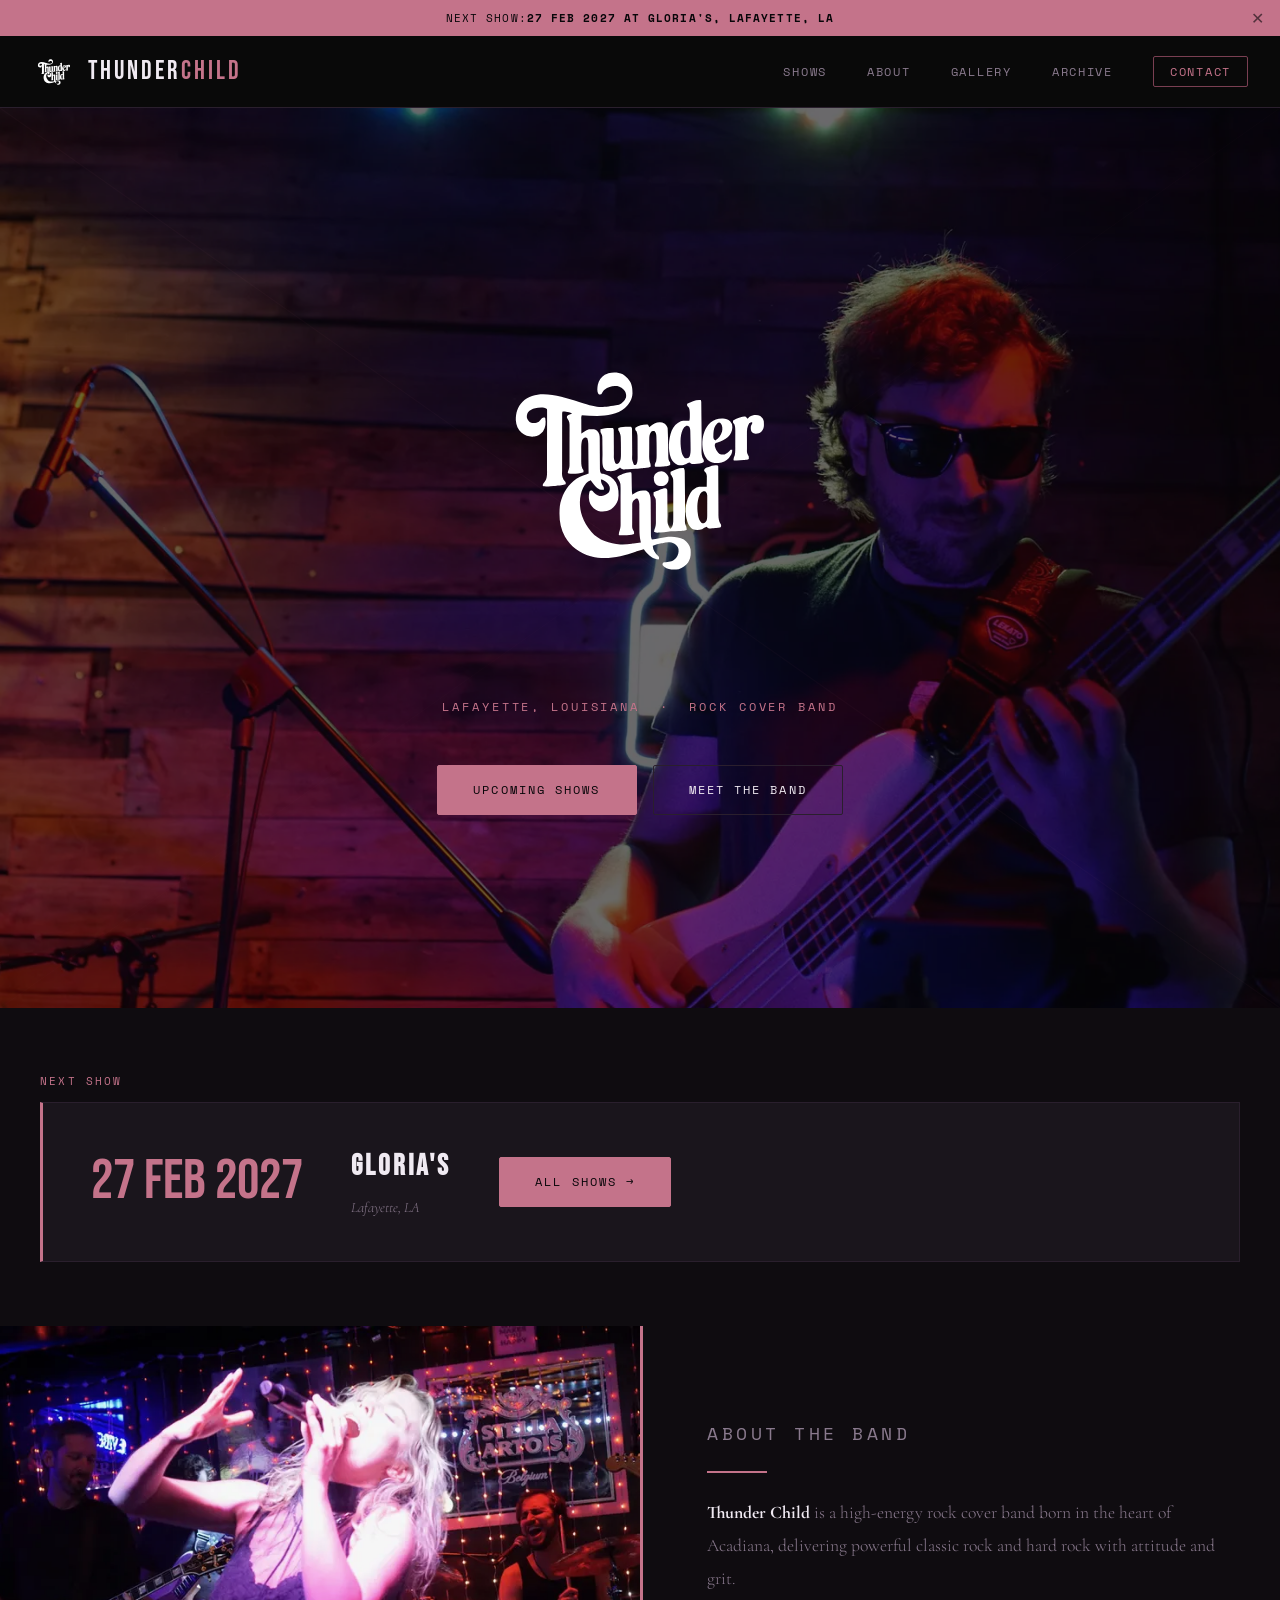
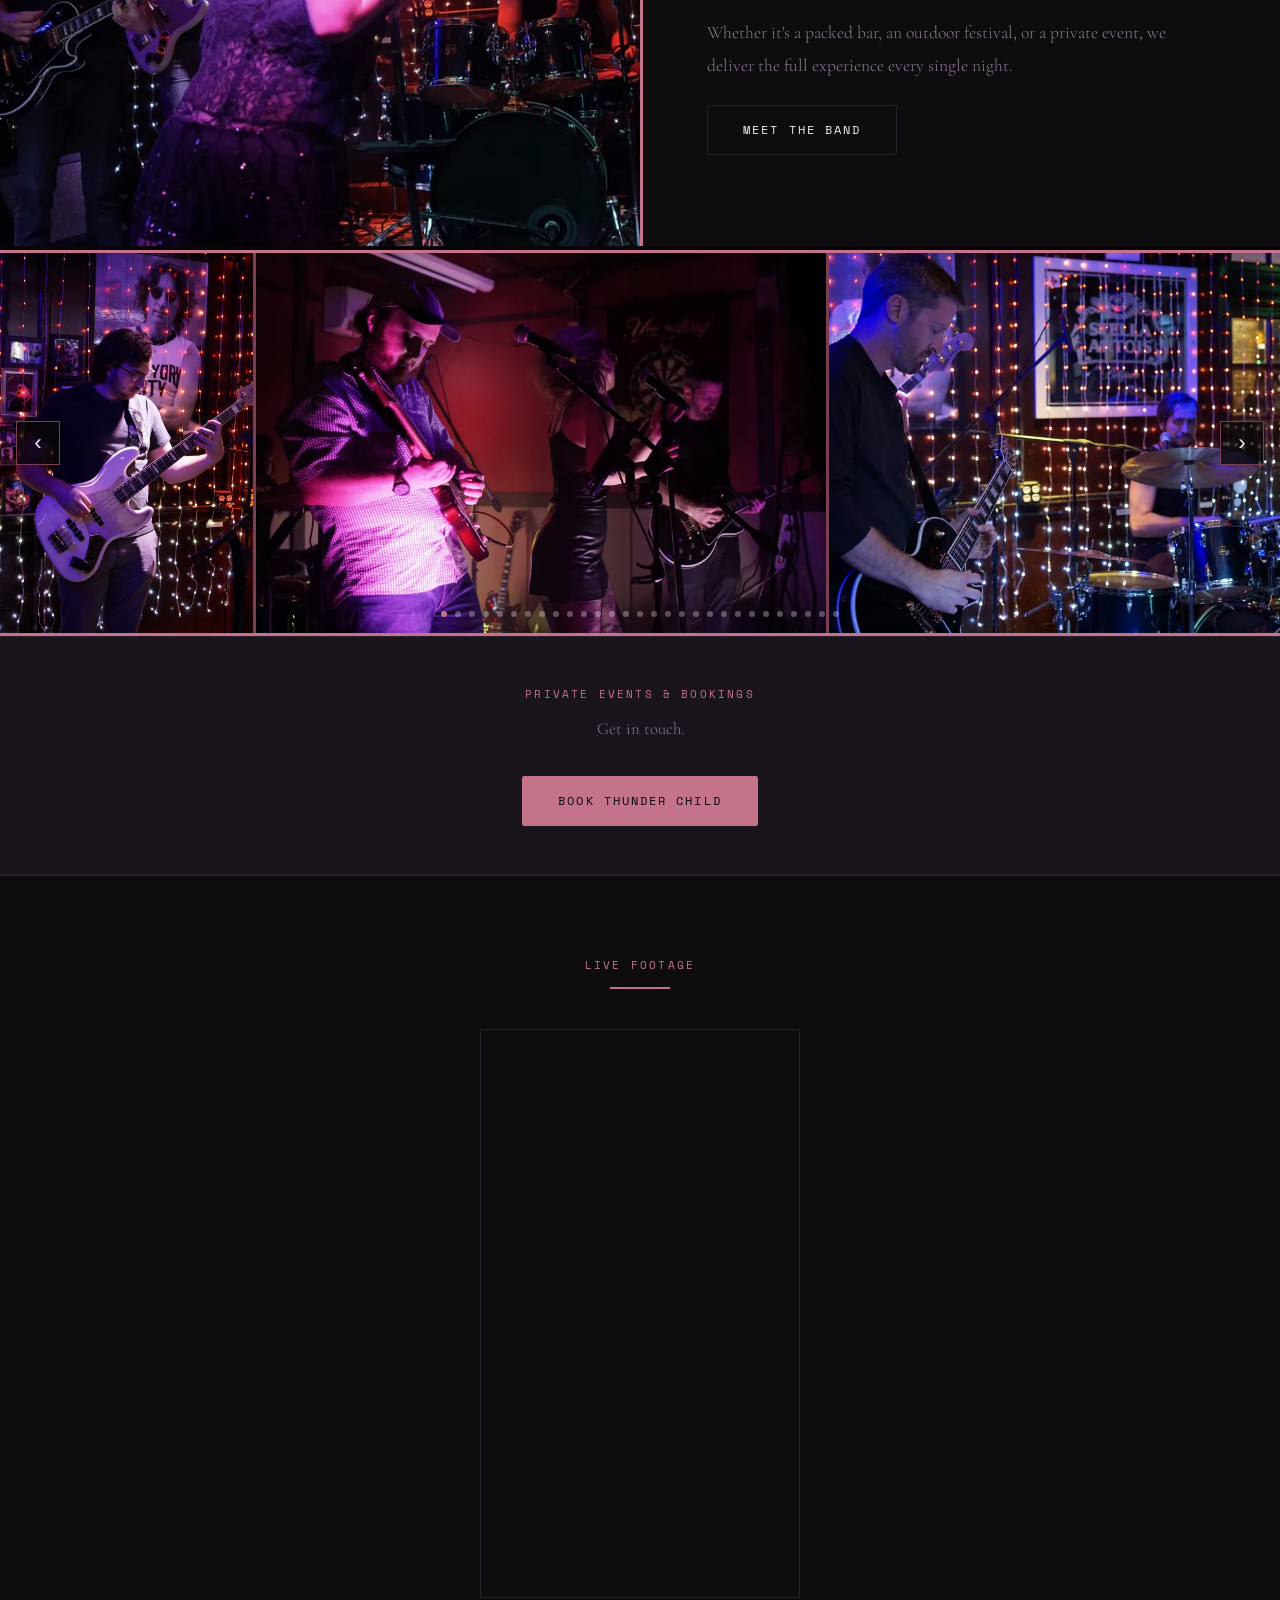
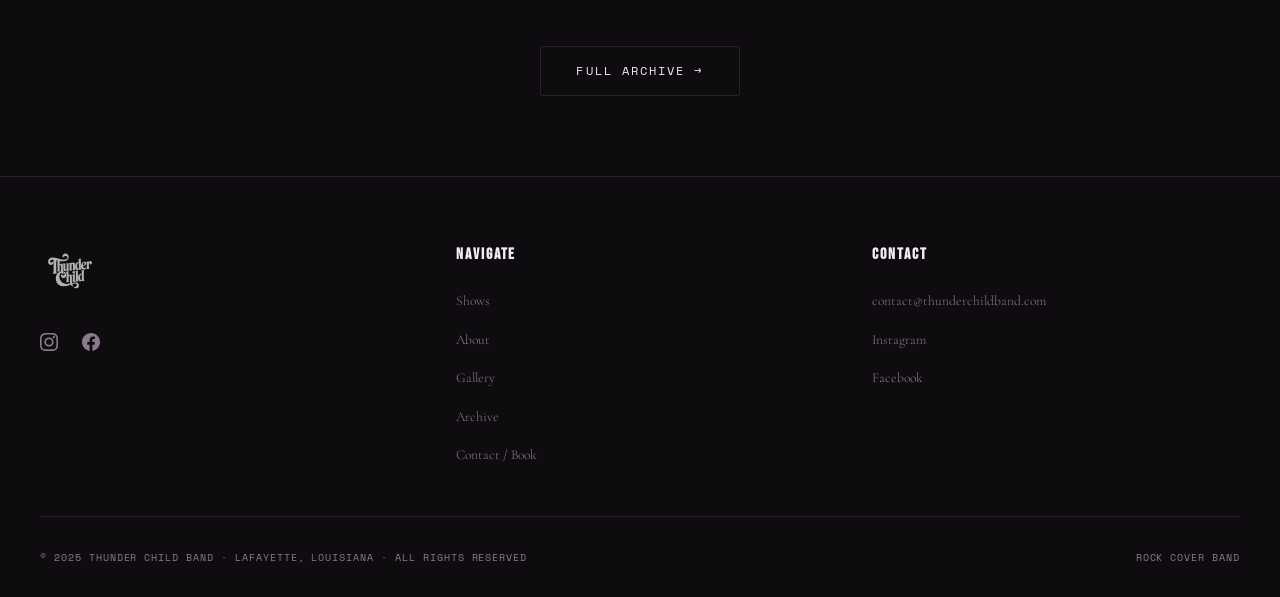
==== index.html @ 6ab078e0 "Remove 'optimized' from image source paths" ====
<!DOCTYPE html>
<html lang="en">
<head>
  <meta charset="UTF-8">
  <meta name="viewport" content="width=device-width, initial-scale=1.0">
  <title>Thunder Child — Rock Cover Band · Lafayette, LA</title>
  <meta name="description" content="Thunder Child is a high-energy rock cover band based in Lafayette, Louisiana.">
  <link rel="stylesheet" href="style.css">
  <style>
    body { padding-top: 0; }
    .hero { min-height: 100vh; }

    /* Photo carousel */
    .photo-carousel {
      position: relative;
      overflow: hidden;
      background: var(--black);
      margin-top: 4px;
      border-top: 3px solid var(--gold);
      border-bottom: 3px solid var(--gold);
    }
    .carousel-track {
      display: flex;
      align-items: center;
      transition: transform 0.7s cubic-bezier(0.25, 0.46, 0.45, 0.94);
      gap: 0;
    }
    .carousel-slide {
      border-right: 3px solid var(--gold-dk);
    }
    .carousel-slide:last-child {
      border-right: none;
    }
    .carousel-slide {
      flex-shrink: 0;
    }
    .carousel-slide img {
      height: 380px;
      width: auto;
      display: block;
      filter: grayscale(10%);
      transition: filter 0.4s ease;
    }
    .carousel-slide:hover img { filter: grayscale(0%); }
    .carousel-btn {
      position: absolute; top: 50%; transform: translateY(-50%);
      background: rgba(8,6,9,0.75); border: 1px solid var(--gold-dk);
      color: var(--white); font-size: 1.4rem;
      width: 44px; height: 44px;
      display: flex; align-items: center; justify-content: center;
      cursor: pointer; z-index: 10;
      transition: background var(--transition), border-color var(--transition);
    }
    .carousel-btn:hover { background: var(--gold); border-color: var(--gold); color: var(--black); }
    .carousel-prev { left: 1rem; }
    .carousel-next { right: 1rem; }
    .carousel-dots {
      position: absolute; bottom: 1rem; left: 50%; transform: translateX(-50%);
      display: flex; gap: 0.5rem; z-index: 10;
    }
    .carousel-dot {
      width: 6px; height: 6px; border-radius: 50%;
      background: rgba(255,255,255,0.3); border: none; cursor: pointer;
      transition: background var(--transition);
    }
    .carousel-dot.active { background: var(--gold); }

    /* About split */
    .photo-band {
      display: grid;
      grid-template-columns: 1fr 1fr;
      min-height: 520px;
    }
    .photo-band-img { overflow: hidden; }
    .photo-band-img img {
      width: 100%; height: 100%; object-fit: cover;
      filter: grayscale(15%);
      transition: transform 0.8s ease, filter 0.8s ease;
      display: block;
    }
    .photo-band-img:hover img { transform: scale(1.03); filter: grayscale(0%); }
    .photo-band-content {
      background: var(--deep);
      display: flex; flex-direction: column;
      justify-content: center;
      padding: 4rem;
      border-left: 3px solid var(--gold);
    }
    .photo-band-content p {
      font-size: 1.1rem; line-height: 1.85;
      color: var(--dim); margin-bottom: 1.4rem;
    }
    .photo-band-content p strong { color: var(--white); }

    /* Video — Short (9:16 portrait), centered like archive page */
    .home-video-wrap {
      width: 320px;
      aspect-ratio: 9 / 16;
      border: 1px solid var(--border);
      overflow: hidden;
      margin: 0 auto;
    }
    .home-video-wrap iframe {
      width: 100%; height: 100%; border: none; display: block;
    }

    /* Hero sub responsive: dot+inline on desktop, two lines on mobile */
    .hero-sub-br { display: none; }
    @media (max-width: 480px) {
      .hero-sub-sep { display: none; }
      .hero-sub-br { display: block; }
      .hero-sub { text-align: center; }
    }
    @media (max-width: 768px) {
      .photo-band { grid-template-columns: 1fr; }
      .photo-band-img { height: 320px; }
      .photo-band-content { padding: 2.5rem 1.5rem; border-left: none; border-top: 3px solid var(--gold); }
      .carousel-slide img { height: 240px; }
    }
  </style>
        <!-- Favicon -->
<link rel="icon" href="images/favicon/favicon.ico" type="image/x-icon">
<link rel="icon" href="images/favicon/favicon-32x32.png" type="image/png" sizes="32x32">
<link rel="apple-touch-icon" href="images/favicon/apple-touch-icon.png" sizes="180x180">
<!-- Optional: for Android/Chrome high-res -->
<link rel="icon" href="images/favicon/android-chrome-192x192.png" type="image/png" sizes="192x192">
</head>
<body>

  <div class="announcement-bar" id="announcement-bar"></div>

  <nav class="site-nav" role="navigation">
    <a href="index.html" class="nav-logo" aria-label="Thunder Child Home">
      <img src="images/tc-new.svg" alt="Thunder Child logo">
      <span class="nav-logo-text">THUNDER<span>CHILD</span></span>
    </a>
    <ul class="nav-links" role="list">
      <li><a href="shows.html">Shows</a></li>
      <li><a href="about.html">About</a></li>
      <li><a href="gallery.html">Gallery</a></li>
      <li><a href="archive.html">Archive</a></li>
      <li><a href="contact.html" class="cta-link">Contact</a></li>
    </ul>
    <button class="nav-toggle" id="nav-toggle" aria-label="Toggle menu" aria-expanded="false">
      <span></span><span></span><span></span>
    </button>
  </nav>

  <nav class="nav-mobile" id="nav-mobile" aria-label="Mobile navigation">
    <a href="shows.html">Shows</a>
    <a href="about.html">About</a>
    <a href="gallery.html">Gallery</a>
    <a href="archive.html">Archive</a>
    <a href="contact.html">Contact</a>
  </nav>

  <!-- HERO with Ken Burns slideshow -->
  <section class="hero" aria-label="Hero">
    <div class="hero-slideshow" id="hero-slideshow"></div>
    <div class="hero-overlay"></div>
    <svg style="position:absolute;inset:0;width:100%;height:100%;pointer-events:none;opacity:0.03;z-index:2" preserveAspectRatio="none" viewBox="0 0 1200 800" xmlns="http://www.w3.org/2000/svg">
      <line x1="0" y1="0" x2="1200" y2="800" stroke="#c4738a" stroke-width="1"/>
      <line x1="1200" y1="0" x2="0" y2="800" stroke="#c4738a" stroke-width="0.5"/>
    </svg>
    <div class="hero-logo-wrap">
      <img src="images/tc-new.svg" alt="Thunder Child" class="hero-logo">
      <p class="hero-sub" style="text-align:center;">Lafayette, Louisiana <span class="hero-sub-sep">&nbsp;·&nbsp;</span><br class="hero-sub-br"> Rock Cover Band</p>
    </div>
    <div class="hero-cta-row">
      <a href="shows.html" class="btn btn-gold">Upcoming Shows</a>
      <a href="about.html" class="btn btn-outline">Meet the Band</a>
    </div>
  </section>

  <!-- NEXT SHOW TEASER -->
  <section style="background:var(--deep); padding:4rem 2rem;">
    <div style="max-width:var(--max-w); margin:0 auto;">
      <p class="section-subtitle reveal">Next Show</p>
      <div class="next-show-teaser reveal" id="next-show-teaser">
        <div class="next-show-date" id="teaser-date">—</div>
        <div class="next-show-info">
          <h3 id="teaser-venue">Loading…</h3>
          <p id="teaser-location" style="color:var(--dim);font-style:italic;margin-top:0.2rem;"></p>
        </div>
        <a href="shows.html" class="btn btn-gold" style="flex-shrink:0;">All Shows →</a>
      </div>
    </div>
  </section>

  <!-- PHOTO + ABOUT split -->
  <div class="photo-band">
    <div class="photo-band-img reveal">
      <img src="images/DSC6445-900.webp" alt="Thunder Child live" loading="lazy">
    </div>
    <div class="photo-band-content reveal">
      <p class="section-subtitle">About the Band</p>
      <span class="section-line" style="margin-bottom:1.5rem;"></span>
      <p>
        <strong>Thunder Child</strong> is a high-energy rock cover band born in the heart of Acadiana, delivering powerful
        classic rock and hard rock with attitude and grit.
      </p>
      <p>
        Whether it's a packed bar, an outdoor festival, or a private event, we deliver the full
        experience every single night. 
      </p>
      <a href="about.html" class="btn btn-outline" style="align-self:flex-start;">Meet the Band</a>
    </div>
  </div>

  <!-- PHOTO CAROUSEL -->
  <div class="photo-carousel" id="photo-carousel">
    <div class="carousel-track" id="carousel-track"></div>
    <button class="carousel-btn carousel-prev" id="carousel-prev" aria-label="Previous">&#8249;</button>
    <button class="carousel-btn carousel-next" id="carousel-next" aria-label="Next">&#8250;</button>
    <div class="carousel-dots" id="carousel-dots"></div>
  </div>

  <!-- BOOK CTA STRIP -->
  <div style="background:var(--charcoal); border-top:1px solid var(--border); border-bottom:1px solid var(--border); padding:3rem 2rem; text-align:center;">
    <p class="section-subtitle reveal">Private Events &amp; Bookings</p>
    <p class="reveal" style="color:var(--dim); max-width:480px; margin:0.75rem auto 2rem; font-size:1.05rem;">
      Get in touch.
    </p>
    <a href="contact.html" class="btn btn-gold reveal">Book Thunder Child</a>
  </div>

  <!-- FEATURED VIDEO -->
  <section style="background:var(--deep); padding:5rem 2rem; border-top:1px solid var(--border);">
    <div style="max-width:var(--max-w); margin:0 auto;">
      <p class="section-subtitle text-center reveal">Live Footage</p>
      <span class="section-line" style="margin:0.75rem auto 2.5rem;"></span>
      <div class="home-video-wrap reveal">
        <iframe src="https://www.youtube.com/embed/ZOvPCTSVaPM"
          title="Thunder Child live"
          frameborder="0"
          allow="accelerometer; autoplay; clipboard-write; encrypted-media; gyroscope; picture-in-picture; web-share"
          allowfullscreen loading="lazy"></iframe>
      </div>
      <div class="text-center mt-3">
        <a href="archive.html" class="btn btn-outline reveal">Full Archive →</a>
      </div>
    </div>
  </section>

  <footer class="site-footer">
    <div class="footer-inner">
      <div>
        <img src="images/tc-new.svg" alt="Thunder Child" class="footer-brand-logo">
        <div class="social-row mt-2">
          <a href="https://instagram.com/thunderchildband" class="social-link" target="_blank" rel="noopener" aria-label="Instagram">
            <svg viewBox="0 0 24 24" fill="currentColor"><path d="M12 2.163c3.204 0 3.584.012 4.85.07 3.252.148 4.771 1.691 4.919 4.919.058 1.265.069 1.645.069 4.849 0 3.205-.012 3.584-.069 4.849-.149 3.225-1.664 4.771-4.919 4.919-1.266.058-1.644.07-4.85.07-3.204 0-3.584-.012-4.849-.07-3.26-.149-4.771-1.699-4.919-4.92-.058-1.265-.07-1.644-.07-4.849 0-3.204.013-3.583.07-4.849.149-3.227 1.664-4.771 4.919-4.919 1.266-.057 1.645-.069 4.849-.069zm0-2.163c-3.259 0-3.667.014-4.947.072-4.358.2-6.78 2.618-6.98 6.98-.059 1.281-.073 1.689-.073 4.948 0 3.259.014 3.668.072 4.948.2 4.358 2.618 6.78 6.98 6.98 1.281.058 1.689.072 4.948.072 3.259 0 3.668-.014 4.948-.072 4.354-.2 6.782-2.618 6.979-6.98.059-1.28.073-1.689.073-4.948 0-3.259-.014-3.667-.072-4.947-.196-4.354-2.617-6.78-6.979-6.98-1.281-.059-1.69-.073-4.949-.073zm0 5.838c-3.403 0-6.162 2.759-6.162 6.162s2.759 6.163 6.162 6.163 6.162-2.759 6.162-6.163c0-3.403-2.759-6.162-6.162-6.162zm0 10.162c-2.209 0-4-1.79-4-4 0-2.209 1.791-4 4-4s4 1.791 4 4c0 2.21-1.791 4-4 4zm6.406-11.845c-.796 0-1.441.645-1.441 1.44s.645 1.44 1.441 1.44c.795 0 1.439-.645 1.439-1.44s-.644-1.44-1.439-1.44z"/></svg>
          </a>
          <a href="https://facebook.com/thunderchildbandLA" class="social-link" target="_blank" rel="noopener" aria-label="Facebook">
            <svg viewBox="0 0 24 24" fill="currentColor"><path d="M24 12.073c0-6.627-5.373-12-12-12s-12 5.373-12 12c0 5.99 4.388 10.954 10.125 11.854v-8.385H7.078v-3.47h3.047V9.43c0-3.007 1.792-4.669 4.533-4.669 1.312 0 2.686.235 2.686.235v2.953H15.83c-1.491 0-1.956.925-1.956 1.874v2.25h3.328l-.532 3.47h-2.796v8.385C19.612 23.027 24 18.062 24 12.073z"/></svg>
          </a>
        </div>
      </div>
      <div>
        <h4 class="footer-col-title">Navigate</h4>
        <ul class="footer-links">
          <li><a href="shows.html">Shows</a></li>
          <li><a href="about.html">About</a></li>
          <li><a href="gallery.html">Gallery</a></li>
          <li><a href="archive.html">Archive</a></li>
          <li><a href="contact.html">Contact / Book</a></li>
        </ul>
      </div>
      <div>
        <h4 class="footer-col-title">Contact</h4>
        <ul class="footer-links">
          <li><a href="mailto:contact@thunderchildband.com">contact@thunderchildband.com</a></li>
          <li><a href="https://instagram.com/thunderchildband" target="_blank" rel="noopener">Instagram</a></li>
          <li><a href="https://facebook.com/thunderchildbandLA" target="_blank" rel="noopener">Facebook</a></li>
        </ul>
      </div>
    </div>
    <div class="footer-bottom">
      <span>© 2025 Thunder Child Band · Lafayette, Louisiana · All Rights Reserved</span>
      <span>Rock Cover Band</span>
    </div>
  </footer>

  <script src="shows-data.js"></script>
  <script src="nav.js"></script>
  <script>
    // Next show teaser
    (function() {
      const shows = window.SHOWS_DATA;
      if (!shows || !shows.length) return;
      const next = shows[0];
      document.getElementById('teaser-date').textContent = next.day + ' ' + next.monthYear;
      document.getElementById('teaser-venue').textContent = next.venue;
      document.getElementById('teaser-location').textContent = next.location;
    })();

    // Shared settings for optimized images
    const IS_MOBILE = window.matchMedia('(max-width: 768px)').matches;

    // ---------------------------------------------------------------
    // HERO SLIDESHOW: only loads the current photo + the next one
    // ---------------------------------------------------------------
    document.addEventListener('DOMContentLoaded', () => {
      const heroPhotos = [
        "DSC6445",
        "DSC6569",
        "TC_Legends050226_1",
        "TC_Legends050226_11",
        "TC_Legends050226_12",
        "TC_Legends050226_14",
        "TC_Legends050226_15",
        "TC_Legends050226_16",
        "TC_Legends050226_19",
        "TC_Legends050226_21",
        "DSC6484",
        "DSC3582",
        "DSC3224",
        "DSC3171",
        "DSC2806",
        "DSC2815",
        "abifrozn2",
        "DSC2965",
        "DSC2927"
      ];
      heroPhotos.sort(() => Math.random() - 0.5);

      const heroSize = IS_MOBILE ? 900 : 1600;
      const container = document.getElementById('hero-slideshow');
      let currentIndex = 0;

      const slides = heroPhotos.map(name => {
        const slide = document.createElement('div');
        slide.className = 'kb-slide';
        slide.dataset.src = 'images/' + name + '-' + heroSize + '.webp';
        container.appendChild(slide);
        return slide;
      });

      function loadHero(slide) {
        if (slide && slide.dataset.src) {
          slide.style.backgroundImage = 'url(' + slide.dataset.src + ')';
          delete slide.dataset.src;
        }
      }

      function showNextSlide() {
        if (!slides.length) return;
        slides.forEach(s => s.classList.remove('active'));
        loadHero(slides[currentIndex]);
        slides[currentIndex].classList.add('active');
        // buffer: preload only the next photo
        loadHero(slides[(currentIndex + 1) % slides.length]);
        currentIndex = (currentIndex + 1) % slides.length;
      }
      showNextSlide();
      setInterval(showNextSlide, 8000);
    });

    // ---------------------------------------------------------------
    // PHOTO CAROUSEL: only loads photos near the current position,
    // and doesn't start loading until the carousel is near the screen
    // ---------------------------------------------------------------
    (function() {
      const photos = [
        "TC_glorias718_1137",
        "TC_glorias718_1290",
        "TC_glorias718_1546",
        "TC_glorias718_1638",
        "TC_glorias718_224",
        "TC_glorias718_332",
        "TC_glorias718_384",
        "TC_glorias718_414",
        "TC_glorias718_432",
        "TC_glorias718_957",
        "TC_Legends050226_1",
        "TC_Legends050226_6",
        "TC_Legends050226_8",
        "TC_Legends050226_9",
        "TC_Legends050226_11",
        "TC_Legends050226_14",
        "TC_Legends050226_15",
        "TC_Legends050226_16",
        "TC_Legends050226_19",
        "TC_Legends050226_21",
        "TC_Legends050226_22",
        "DSC6484",
        "DSC3582",
        "DSC3171",
        "abifrozn2",
        "abifrozen221",
        "DSC2821",
        "DSC2965",
        "DSC2927"
      ];

      const track = document.getElementById('carousel-track');
      const dotsContainer = document.getElementById('carousel-dots');
      const prevBtn = document.getElementById('carousel-prev');
      const nextBtn = document.getElementById('carousel-next');

      let pos = 0;
      const total = photos.length;

      // Shuffle photos randomly
      photos.sort(() => Math.random() - 0.5);

      const slideHeight = IS_MOBILE ? 240 : 380;
      const slideSize = IS_MOBILE ? 480 : 900;

      // Build empty placeholder slides (images load later, on demand)
      photos.forEach(name => {
        const slide = document.createElement('div');
        slide.className = 'carousel-slide';
        slide.style.width = Math.round(slideHeight * 1.5) + 'px'; // placeholder width
        slide.style.height = slideHeight + 'px';
        slide.dataset.src = 'images/' + name + '-' + slideSize + '.webp';
        track.appendChild(slide);
      });

      // Build dots
      photos.forEach((_, i) => {
        const dot = document.createElement('button');
        dot.className = 'carousel-dot' + (i === 0 ? ' active' : '');
        dot.setAttribute('aria-label', 'Go to photo ' + (i + 1));
        dot.addEventListener('click', () => goTo(i));
        dotsContainer.appendChild(dot);
      });

      function getOffset(index) {
        const slides = track.querySelectorAll('.carousel-slide');
        let offset = 0;
        for (let i = 0; i < index && i < slides.length; i++) {
          offset += slides[i].offsetWidth + 3; // 3px border
        }
        return offset;
      }

      function loadSlide(i) {
        const slide = track.children[i];
        if (!slide || !slide.dataset.src) return;
        const src = slide.dataset.src;
        delete slide.dataset.src;
        const img = new Image();
        img.alt = 'Thunder Child live photo';
        img.decoding = 'async';
        img.onload = () => {
          slide.style.width = 'auto';
          slide.style.height = 'auto';
          slide.appendChild(img);
          // image now has its real width, so re-measure the position
          requestAnimationFrame(() => {
            track.style.transform = 'translateX(-' + getOffset(pos) + 'px)';
          });
        };
        img.src = src;
      }

      function goTo(index) {
        pos = Math.min(Math.max(index, 0), total - 1);
        // buffer: current photo, one behind, and a few ahead
        for (let i = pos - 1; i <= pos + 4; i++) loadSlide(i);
        requestAnimationFrame(() => {
          track.style.transform = 'translateX(-' + getOffset(pos) + 'px)';
        });
        document.querySelectorAll('.carousel-dot').forEach((d, i) => {
          d.classList.toggle('active', i === pos);
        });
      }

      prevBtn.addEventListener('click', () => { goTo(pos - 1); restartAuto(); });
      nextBtn.addEventListener('click', () => { goTo(pos + 1); restartAuto(); });

      // Auto-advance
      let autoTimer = null;
      function startAuto() {
        autoTimer = setInterval(() => goTo(pos + 1 >= total ? 0 : pos + 1), 4000);
      }
      function restartAuto() {
        if (autoTimer) clearInterval(autoTimer);
        startAuto();
      }

      // Don't start until the carousel is about to scroll into view
      let started = false;
      function startCarousel() {
        if (started) return;
        started = true;
        goTo(0);
        startAuto();
      }
      if ('IntersectionObserver' in window) {
        const io = new IntersectionObserver(entries => {
          if (entries[0].isIntersecting) {
            startCarousel();
            io.disconnect();
          }
        }, { rootMargin: '400px' });
        io.observe(document.getElementById('photo-carousel'));
      } else {
        startCarousel();
      }
    })();
  </script>
</body>
</html>
---- style.css ----
/* ============================================================
   THUNDER CHILD — style.css
   Dark rock aesthetic: near-black, dusty rose/mauve accents
   Fonts: Bebas Neue (display) + Cormorant Garamond (body)
   ============================================================ */

@import url('https://fonts.googleapis.com/css2?family=Bebas+Neue&family=Cormorant+Garamond:ital,wght@0,300;0,400;0,600;1,300;1,400&family=Space+Mono:wght@400;700&display=swap');

/* ---------- CSS Variables ---------- */
:root {
  --black:   #080609;
  --deep:    #0f0c10;
  --charcoal:#1a151c;
  --gold:    #c4738a;
  --gold-lt: #d9909f;
  --gold-dk: #7a3f52;
  --white:   #f0eaf2;
  --dim:     #8a7a8e;
  --border:  #2a1f2d;

  --font-display: 'Bebas Neue', 'Impact', sans-serif;
  --font-body:    'Cormorant Garamond', Georgia, serif;
  --font-mono:    'Space Mono', monospace;

  --nav-h: 72px;
  --max-w: 1200px;
  --transition: 0.3s cubic-bezier(0.25, 0.46, 0.45, 0.94);
}

/* ---------- Reset ---------- */
*, *::before, *::after { box-sizing: border-box; margin: 0; padding: 0; }
html { scroll-behavior: smooth; font-size: 16px; }
body {
  background: var(--black);
  color: var(--white);
  font-family: var(--font-body);
  font-weight: 300;
  line-height: 1.7;
  overflow-x: hidden;
}
img { display: block; max-width: 100%; }
a { color: inherit; text-decoration: none; }
ul { list-style: none; }

/* ---------- Scrollbar ---------- */
::-webkit-scrollbar { width: 6px; }
::-webkit-scrollbar-track { background: var(--deep); }
::-webkit-scrollbar-thumb { background: var(--gold-dk); border-radius: 3px; }

/* ============================================================
   NAV
   ============================================================ */
.site-nav {
  position: fixed; top: 0; left: 0; right: 0; z-index: 1000;
  height: var(--nav-h);
  display: flex; align-items: center; justify-content: space-between;
  padding: 0 2rem;
  background: rgba(10,10,10,0.92);
  backdrop-filter: blur(12px);
  border-bottom: 1px solid var(--border);
  transition: background var(--transition);
}
.site-nav.scrolled {
  background: rgba(10,10,10,0.98);
  border-bottom-color: var(--gold-dk);
}
.nav-logo { display: flex; align-items: center; gap: 0.75rem; }
.nav-logo img { height: 44px; width: 44px; filter: invert(1); }
.nav-logo-text {
  font-family: var(--font-display);
  font-size: 1.6rem;
  letter-spacing: 0.12em;
  color: var(--white);
  line-height: 1;
}
.nav-logo-text span { color: var(--gold); }
.nav-links { display: flex; gap: 2.5rem; align-items: center; }
.nav-links a {
  font-family: var(--font-mono);
  font-size: 0.72rem;
  letter-spacing: 0.15em;
  text-transform: uppercase;
  color: var(--dim);
  transition: color var(--transition);
  position: relative;
}
.nav-links a::after {
  content: '';
  position: absolute; bottom: -4px; left: 0; right: 0;
  height: 1px; background: var(--gold);
  transform: scaleX(0); transform-origin: left;
  transition: transform var(--transition);
}
.nav-links a:hover, .nav-links a.active { color: var(--white); }
.nav-links a:hover::after, .nav-links a.active::after { transform: scaleX(1); }
.nav-links a.cta-link {
  color: var(--gold);
  border: 1px solid var(--gold-dk);
  padding: 0.4rem 1rem;
  border-radius: 2px;
}
.nav-links a.cta-link:hover {
  background: var(--gold);
  color: var(--black);
}
.nav-links a.cta-link::after { display: none; }

/* Hamburger */
.nav-toggle {
  display: none;
  flex-direction: column; gap: 5px;
  cursor: pointer; background: none; border: none; padding: 4px;
}
.nav-toggle span {
  display: block; width: 26px; height: 2px;
  background: var(--white);
  transition: var(--transition);
}
.nav-toggle.open span:nth-child(1) { transform: rotate(45deg) translate(5px, 5px); }
.nav-toggle.open span:nth-child(2) { opacity: 0; }
.nav-toggle.open span:nth-child(3) { transform: rotate(-45deg) translate(5px, -5px); }

/* Mobile menu */
.nav-mobile {
  display: none; position: fixed;
  top: var(--nav-h); left: 0; right: 0;
  background: rgba(10,10,10,0.98);
  padding: 2rem;
  border-bottom: 1px solid var(--border);
  flex-direction: column; gap: 1.5rem;
  z-index: 999;
}
.nav-mobile.open { display: flex; }
.nav-mobile a {
  font-family: var(--font-display);
  font-size: 2rem;
  letter-spacing: 0.1em;
  color: var(--dim);
  transition: color var(--transition);
}
.nav-mobile a:hover, .nav-mobile a.active { color: var(--gold); }

/* ============================================================
   ANNOUNCEMENT BANNER
   ============================================================ */
:root { --banner-h: 36px; }

.announcement-bar {
  display: none;
  position: fixed; top: 0; left: 0; right: 0; z-index: 1001;
  height: var(--banner-h);
  background: var(--gold);
  color: var(--black);
  font-family: var(--font-mono);
  font-size: 0.68rem;
  letter-spacing: 0.1em;
  text-transform: uppercase;
  overflow: hidden;
}

/* Desktop: centered static text */
.banner-inner {
  display: flex;
  align-items: center;
  justify-content: center;
  height: 100%;
  padding: 0 3rem;
  white-space: nowrap;
}
.announcement-bar a {
  font-weight: 700;
  text-decoration: underline;
  text-decoration-color: rgba(0,0,0,0.4);
}
.announcement-bar .dismiss {
  position: absolute; right: 1rem; top: 50%; transform: translateY(-50%);
  background: none; border: none; cursor: pointer;
  font-size: 1rem; color: var(--black); opacity: 0.6;
  transition: opacity var(--transition);
}
.announcement-bar .dismiss:hover { opacity: 1; }

/* Mobile: ticker scroll */
@media (max-width: 768px) {
  .banner-inner {
    justify-content: flex-start;
    padding: 0 2.5rem 0 0;
    animation: ticker 18s linear infinite;
  }
  .banner-inner:hover { animation-play-state: paused; }
}
@keyframes ticker {
  0%   { transform: translateX(100vw); }
  100% { transform: translateX(-100%); }
}

body.has-banner .site-nav { top: var(--banner-h); }
body.has-banner { padding-top: calc(var(--nav-h) + var(--banner-h)); }
body.has-banner.home-page { padding-top: 0; }

/* ============================================================
   HERO — HOME
   ============================================================ */
.hero {
  position: relative; min-height: 100vh;
  display: flex; flex-direction: column;
  align-items: center; justify-content: center;
  overflow: hidden;
  padding: 0 2rem;
}
.hero-bg {
  position: absolute; inset: 0;
  background:
    radial-gradient(ellipse 80% 60% at 50% 40%, rgba(196,115,138,0.08) 0%, transparent 70%),
    linear-gradient(to bottom, var(--black) 0%, #0b080d 100%);
}
/* Grain overlay */
.hero-bg::after {
  content: '';
  position: absolute; inset: 0;
  background-image: url("data:image/svg+xml,%3Csvg viewBox='0 0 256 256' xmlns='http://www.w3.org/2000/svg'%3E%3Cfilter id='noise'%3E%3CfeTurbulence type='fractalNoise' baseFrequency='0.9' numOctaves='4' stitchTiles='stitch'/%3E%3C/filter%3E%3Crect width='100%25' height='100%25' filter='url(%23noise)' opacity='0.04'/%3E%3C/svg%3E");
  opacity: 0.5; pointer-events: none;
}
.hero-logo-wrap {
  position: relative; z-index: 2;
  display: flex; flex-direction: column; align-items: center;
  animation: heroFadeUp 1.2s ease both;
}
.hero-logo {
  width: min(340px, 72vw);
  filter: invert(1) brightness(1.1);
  margin-bottom: 2rem;
}
.hero-title {
  font-family: var(--font-display);
  font-size: clamp(4rem, 14vw, 10rem);
  letter-spacing: 0.18em;
  line-height: 0.9;
  text-align: center;
  color: var(--white);
  text-shadow: 0 0 80px rgba(196,115,138,0.2);
}
.hero-title em { color: var(--gold); font-style: normal; }
.hero-sub {
  font-family: var(--font-mono);
  font-size: 0.72rem;
  letter-spacing: 0.25em;
  text-transform: uppercase;
  color: var(--gold);
  margin-top: 1.5rem;
  animation: heroFadeUp 1.2s 0.2s ease both;
}
.hero-cta-row {
  display: flex; gap: 1rem; margin-top: 3rem;
  animation: heroFadeUp 1.2s 0.4s ease both;
  flex-wrap: wrap; justify-content: center;
}
@keyframes heroFadeUp {
  from { opacity: 0; transform: translateY(30px); }
  to   { opacity: 1; transform: translateY(0); }
}

/* Ken Burns hero slideshow */
.hero-slideshow {
  position: absolute;
  inset: 0;
  z-index: 1;
  overflow: hidden;
}
.hero-overlay {
  position: absolute;
  inset: 0;
  background: rgba(8, 6, 9, 0.6);
  z-index: 2;
  pointer-events: none;
}
.hero-logo-wrap,
.hero-cta-row,
.hero svg {
  position: relative;
  z-index: 10;
}
.kb-slide {
  position: absolute;
  inset: 0;
  background-size: cover;
  background-position: center;
  opacity: 0;
  z-index: 1;
  transform: scale(1);
  transition: opacity 2s ease-in-out, transform 8s linear;
}
.kb-slide.active {
  opacity: 1;
  z-index: 2;
  transform: scale(1.1);
}
/* ============================================================
   PARALLAX SECTIONS (home page sections with BG images)
   ============================================================ */
.parallax-section {
  position: relative;
  min-height: 60vh;
  display: flex; align-items: center; justify-content: center;
  overflow: hidden;
}
.parallax-bg {
  position: absolute; inset: -20%;
  background-size: cover;
  background-position: center;
  background-attachment: fixed;
  transition: transform 0.1s linear;
}
.parallax-bg::after {
  content: '';
  position: absolute; inset: 0;
  background: rgba(10,10,10,0.72);
}
.parallax-content {
  position: relative; z-index: 2;
  text-align: center; padding: 5rem 2rem;
  max-width: 700px;
}

/* ============================================================
   BUTTONS
   ============================================================ */
.btn {
  display: inline-block;
  font-family: var(--font-mono);
  font-size: 0.72rem;
  letter-spacing: 0.18em;
  text-transform: uppercase;
  padding: 0.9rem 2.2rem;
  border: 1px solid;
  cursor: pointer;
  transition: all var(--transition);
  border-radius: 2px;
}
.btn-gold {
  background: var(--gold);
  color: var(--black);
  border-color: var(--gold);
}
.btn-gold:hover {
  background: var(--gold-lt);
  border-color: var(--gold-lt);
  transform: translateY(-2px);
  box-shadow: 0 8px 24px rgba(200,146,42,0.3);
}
.btn-outline {
  background: transparent;
  color: var(--white);
  border-color: var(--border);
}
.btn-outline:hover {
  border-color: var(--gold);
  color: var(--gold);
  transform: translateY(-2px);
}

/* ============================================================
   SECTIONS / LAYOUT
   ============================================================ */
.section {
  padding: 6rem 2rem;
  max-width: var(--max-w);
  margin: 0 auto;
}
.section-full {
  padding: 6rem 2rem;
}
.section-title {
  font-family: var(--font-display);
  font-size: clamp(2.5rem, 6vw, 4.5rem);
  letter-spacing: 0.12em;
  line-height: 1;
  margin-bottom: 1rem;
  color: var(--white);
}
.section-title span { color: var(--gold); }
.section-line {
  display: block; width: 60px; height: 2px;
  background: var(--gold); margin-bottom: 3rem;
}
.section-subtitle {
  font-family: var(--font-mono);
  font-size: 0.68rem;
  letter-spacing: 0.2em;
  text-transform: uppercase;
  color: var(--gold);
  margin-bottom: 0.75rem;
}

/* ============================================================
   HOME — NEXT SHOW TEASER
   ============================================================ */
.next-show-teaser {
  background: var(--charcoal);
  border: 1px solid var(--border);
  border-left: 3px solid var(--gold);
  padding: 2.5rem 3rem;
  display: flex; align-items: center; gap: 3rem;
  flex-wrap: wrap;
}
.next-show-date {
  font-family: var(--font-display);
  font-size: 3.5rem;
  color: var(--gold);
  line-height: 1;
  white-space: nowrap;
}
.next-show-info h3 {
  font-family: var(--font-display);
  font-size: 1.8rem;
  letter-spacing: 0.1em;
  margin-bottom: 0.25rem;
}
.next-show-info p {
  font-size: 0.9rem;
  color: var(--dim);
  font-style: italic;
}

/* ============================================================
   HOME — ABOUT STRIP
   ============================================================ */
.home-about {
  display: grid; grid-template-columns: 1fr 1fr;
  gap: 5rem; align-items: center;
}
.home-about-text p {
  font-size: 1.15rem;
  line-height: 1.8;
  color: var(--dim);
  margin-bottom: 1.5rem;
}
.home-about-text p strong { color: var(--white); font-weight: 600; }
.home-about-img {
  position: relative;
}
.home-about-img img {
  width: 100%; aspect-ratio: 4/5; object-fit: cover;
  filter: grayscale(30%);
}
.home-about-img::before {
  content: '';
  position: absolute; top: -12px; left: -12px; right: 12px; bottom: 12px;
  border: 1px solid var(--gold-dk); z-index: -1;
}

/* ============================================================
   HOME — SOCIAL ROW
   ============================================================ */
.social-row {
  display: flex; gap: 1.5rem; flex-wrap: wrap;
}
.social-link {
  display: flex; align-items: center; gap: 0.6rem;
  font-family: var(--font-mono); font-size: 0.68rem;
  letter-spacing: 0.1em; text-transform: uppercase;
  color: var(--dim); transition: color var(--transition);
}
.social-link:hover { color: var(--gold); }
.social-link svg { width: 18px; height: 18px; }

/* ============================================================
   SHOWS PAGE — accordion layout
   ============================================================ */
.shows-list { display: flex; flex-direction: column; gap: 3px; }

.show-card {
  display: block;
  background: var(--charcoal);
  border: 1px solid var(--border);
  border-left: 3px solid transparent;
  transition: border-left-color var(--transition);
}
.show-card:not(.past):hover { border-left-color: var(--gold-dk); }
.show-card.open { border-left-color: var(--gold); background: var(--deep); }

.show-card-header {
  display: flex;
  align-items: center;
  gap: 1.5rem;
  padding: 1.5rem 2rem;
  cursor: pointer;
  user-select: none;
}
.show-card.past .show-card-header { cursor: default; }

.show-date-block { text-align: center; flex-shrink: 0; width: 70px; }
.show-day { font-family: var(--font-display); font-size: 2.8rem; line-height: 1; color: var(--gold); }
.show-month-year { font-family: var(--font-mono); font-size: 0.58rem; letter-spacing: 0.14em; text-transform: uppercase; color: var(--dim); }

.show-divider { width: 1px; height: 48px; background: var(--border); flex-shrink: 0; }

.show-info-col { flex: 1; }
.show-venue { font-family: var(--font-display); font-size: 1.8rem; letter-spacing: 0.05em; line-height: 1.1; }
.show-location { font-size: 0.88rem; color: var(--dim); font-style: italic; margin-top: 0.2rem; }

.show-toggle-icon {
  width: 30px; height: 30px; flex-shrink: 0;
  border: 1px solid var(--border); border-radius: 50%;
  display: flex; align-items: center; justify-content: center;
  color: var(--dim); margin-left: auto;
  transition: transform 0.3s, border-color 0.3s, color 0.3s;
}
.show-card.past .show-toggle-icon { visibility: hidden; }

.show-panel { display: none; }
.show-card.open .show-panel { display: block; }

.show-panel-inner {
  border-top: 1px solid var(--border);
  padding: 2rem;
  display: flex;
  gap: 2.5rem;
  align-items: flex-start;
}
.show-panel-flyer { flex-shrink: 0; width: 160px; }
.show-panel-flyer img { width: 100%; display: block; border: 1px solid var(--border); padding: 6px; background: var(--charcoal); }
.show-panel-details { flex: 1; }
.show-detail-row { display: flex; gap: 1rem; margin-bottom: 0.7rem; align-items: baseline; }
.show-detail-label { font-family: var(--font-mono); font-size: 0.58rem; letter-spacing: 0.15em; text-transform: uppercase; color: var(--gold); white-space: nowrap; min-width: 55px; flex-shrink: 0; }
.show-detail-value { font-size: 0.95rem; color: var(--white); }
.show-panel-actions { flex-shrink: 0; display: flex; flex-direction: column; gap: 0.75rem; }

.btn-rsvp {
  display: inline-block;
  font-family: var(--font-mono); font-size: 0.68rem;
  letter-spacing: 0.14em; text-transform: uppercase;
  padding: 0.75rem 1.5rem;
  background: var(--gold); color: var(--black);
  border: 1px solid var(--gold); border-radius: 2px;
  font-weight: 700; white-space: nowrap;
  transition: background 0.2s, transform 0.2s;
}
.btn-rsvp:hover { background: var(--gold-lt); transform: translateY(-2px); }

.btn-directions {
  font-family: var(--font-mono); font-size: 0.62rem;
  letter-spacing: 0.12em; text-transform: uppercase;
  color: var(--dim); text-decoration: underline; text-underline-offset: 3px;
}
.btn-directions:hover { color: var(--gold); }

.past-shows-divider { display: flex; align-items: center; gap: 1.5rem; margin: 3rem 0 1.5rem; }
.past-shows-divider span { font-family: var(--font-mono); font-size: 0.65rem; letter-spacing: 0.2em; text-transform: uppercase; color: var(--dim); white-space: nowrap; }
.past-shows-divider::before, .past-shows-divider::after { content: ''; flex: 1; height: 1px; background: var(--border); }
.show-card.past { opacity: 0.5; }

/* ============================================================
   ARCHIVE PAGE
   ============================================================ */
.archive-grid {
  display: grid;
  grid-template-columns: repeat(auto-fill, minmax(340px, 1fr));
  gap: 3rem;
}
.archive-item {}
.archive-video-wrap {
  position: relative; padding-bottom: 56.25%;
  overflow: hidden; background: var(--charcoal);
  border: 1px solid var(--border);
}
.archive-video-wrap iframe {
  position: absolute; inset: 0;
  width: 100%; height: 100%; border: none;
}
.archive-meta { padding: 1.25rem 0 0; }
.archive-meta-date {
  font-family: var(--font-mono); font-size: 0.65rem;
  letter-spacing: 0.18em; text-transform: uppercase;
  color: var(--gold); margin-bottom: 0.3rem;
}
.archive-meta-venue {
  font-family: var(--font-display);
  font-size: 1.4rem; letter-spacing: 0.08em;
  margin-bottom: 0.2rem;
}
.archive-meta-loc {
  font-size: 0.85rem; color: var(--dim); font-style: italic;
}

/* ============================================================
   GALLERY PAGE
   ============================================================ */
.gallery-masonry {
  columns: 3; column-gap: 1rem;
}
.gallery-item {
  break-inside: avoid; margin-bottom: 1rem;
  position: relative; overflow: hidden; cursor: pointer;
  border: 1px solid var(--border);
}
.gallery-item img {
  width: 100%; display: block;
  transition: transform 0.4s ease, filter 0.4s ease;
  filter: grayscale(20%);
}
.gallery-item:hover img {
  transform: scale(1.04);
  filter: grayscale(0%) brightness(1.05);
}
.gallery-item-overlay {
  position: absolute; inset: 0;
  background: rgba(200,146,42,0.12);
  opacity: 0; transition: opacity 0.3s;
}
.gallery-item:hover .gallery-item-overlay { opacity: 1; }

/* Lightbox */
.lightbox {
  position: fixed; inset: 0; z-index: 9999;
  background: rgba(0,0,0,0.95);
  display: flex; align-items: center; justify-content: center;
  opacity: 0; pointer-events: none;
  transition: opacity 0.3s;
}
.lightbox.open { opacity: 1; pointer-events: all; }
.lightbox-img {
  max-width: 90vw; max-height: 88vh;
  border: 1px solid var(--border);
  object-fit: contain;
}
.lightbox-close {
  position: absolute; top: 1.5rem; right: 2rem;
  font-size: 2rem; cursor: pointer; color: var(--dim);
  background: none; border: none;
  transition: color var(--transition);
}
.lightbox-close:hover { color: var(--gold); }
.lightbox-prev, .lightbox-next {
  position: absolute; top: 50%; transform: translateY(-50%);
  font-size: 2rem; cursor: pointer; color: var(--dim);
  background: none; border: none; padding: 1rem;
  transition: color var(--transition);
}
.lightbox-prev { left: 1rem; }
.lightbox-next { right: 1rem; }
.lightbox-prev:hover, .lightbox-next:hover { color: var(--gold); }

/* ============================================================
   ABOUT PAGE
   ============================================================ */
.about-hero {
  display: grid; grid-template-columns: 1fr 1.2fr;
  gap: 5rem; align-items: start;
}
.about-bio p {
  font-size: 1.1rem; line-height: 1.9;
  color: var(--dim); margin-bottom: 1.4rem;
}
.about-bio p strong { color: var(--white); }
.band-members {
  display: grid;
  grid-template-columns: repeat(5, 1fr);
  gap: 2rem;
  margin-top: 4rem;
}
.member-card {
  background: transparent;
  border: none;
  padding: 0;
  text-align: center;
  transition: transform var(--transition);
}
.member-card:hover { transform: translateY(-4px); }
.member-photo {
  width: 140px;
  height: 140px;
  border-radius: 50%;
  margin: 0 auto 1rem;
  overflow: hidden;
  border: none;
  background: var(--border);
  display: flex; align-items: center; justify-content: center;
}
.member-photo img {
  width: 100%; height: 100%;
  object-fit: cover;
  object-position: center top;
}
.member-photo span { font-size: 2.5rem; }
.member-name {
  font-family: var(--font-display);
  font-size: 1.2rem; letter-spacing: 0.08em;
  color: var(--white);
  margin-bottom: 0.2rem;
}
.member-instrument {
  font-family: var(--font-mono);
  font-size: 0.62rem;
  letter-spacing: 0.18em;
  text-transform: uppercase;
  color: var(--gold);
}
@media (max-width: 900px) {
  .band-members { grid-template-columns: repeat(3, 1fr); }
}
@media (max-width: 500px) {
  .band-members { grid-template-columns: repeat(2, 1fr); }
}

/* Remove offset border from about page photos */
.home-about-img::before { display: none; }

/* ============================================================
   CONTACT PAGE
   ============================================================ */
.contact-layout {
  display: grid; grid-template-columns: 1fr 1fr; gap: 5rem;
}
.contact-info h2 { margin-bottom: 2rem; }
.contact-info p {
  font-size: 1.05rem; line-height: 1.8;
  color: var(--dim); margin-bottom: 2rem;
}
.contact-detail {
  display: flex; align-items: flex-start; gap: 1rem; margin-bottom: 1.5rem;
}
.contact-detail-icon {
  width: 36px; height: 36px; flex-shrink: 0;
  border: 1px solid var(--border);
  display: flex; align-items: center; justify-content: center;
  color: var(--gold); font-size: 0.9rem;
}
.contact-detail-text { font-size: 0.9rem; color: var(--dim); }
.contact-detail-text strong { display: block; color: var(--white); font-size: 1rem; }
.contact-form { display: flex; flex-direction: column; gap: 1.2rem; }
.form-group { display: flex; flex-direction: column; gap: 0.4rem; }
.form-label {
  font-family: var(--font-mono); font-size: 0.62rem;
  letter-spacing: 0.16em; text-transform: uppercase; color: var(--dim);
}
.form-input, .form-textarea, .form-select {
  background: var(--charcoal);
  border: 1px solid var(--border);
  color: var(--white);
  padding: 0.85rem 1rem;
  font-family: var(--font-body); font-size: 1rem;
  outline: none;
  transition: border-color var(--transition);
  border-radius: 2px;
}
.form-input:focus, .form-textarea:focus, .form-select:focus {
  border-color: var(--gold-dk);
}
.form-textarea { resize: vertical; min-height: 140px; }
.form-select option { background: var(--charcoal); }

/* ============================================================
   FOOTER
   ============================================================ */
.site-footer {
  background: var(--deep);
  border-top: 1px solid var(--border);
  padding: 4rem 2rem 2rem;
}
.footer-inner {
  max-width: var(--max-w); margin: 0 auto;
  display: grid; grid-template-columns: 1fr 1fr 1fr;
  gap: 3rem; margin-bottom: 3rem;
  align-items: start;
}
.footer-brand-col {
  display: flex;
  flex-direction: column;
  align-items: center;
  text-align: center;
}
.footer-brand-logo {
  height: 60px; filter: invert(1) brightness(0.7);
  margin-bottom: 0;
}
.footer-tagline {
  font-size: 0.9rem; color: var(--dim);
  font-style: italic; line-height: 1.6;
  max-width: 280px;
}
.footer-col-title {
  font-family: var(--font-display);
  font-size: 1rem; letter-spacing: 0.12em;
  margin-bottom: 1.2rem; color: var(--white);
}
.footer-links { display: flex; flex-direction: column; gap: 0.7rem; }
.footer-links a {
  font-size: 0.85rem; color: var(--dim);
  transition: color var(--transition);
}
.footer-links a:hover { color: var(--gold); }
.footer-bottom {
  max-width: var(--max-w); margin: 0 auto;
  padding-top: 2rem; border-top: 1px solid var(--border);
  display: flex; justify-content: space-between; align-items: center;
  flex-wrap: wrap; gap: 1rem;
  font-family: var(--font-mono); font-size: 0.6rem;
  letter-spacing: 0.1em; text-transform: uppercase; color: var(--dim);
}

/* ============================================================
   PAGE HEADER (non-home pages)
   ============================================================ */
.page-header {
  padding: calc(var(--nav-h) + 5rem) 2rem 4rem;
  text-align: center;
  background: linear-gradient(to bottom, var(--deep), var(--black));
  position: relative; overflow: hidden;
}
.page-header::before {
  content: '';
  position: absolute; inset: 0;
  background: radial-gradient(ellipse 60% 80% at 50% 0%, rgba(196,115,138,0.06), transparent);
}
.page-header-inner { position: relative; z-index: 1; }
.page-header-subtitle {
  font-family: var(--font-mono);
  font-size: 0.65rem; letter-spacing: 0.25em; text-transform: uppercase;
  color: var(--gold); margin-bottom: 0.75rem;
}
.page-header-title {
  font-family: var(--font-display);
  font-size: clamp(3.5rem, 10vw, 7rem);
  letter-spacing: 0.15em; line-height: 1;
  color: var(--white);
}

/* ============================================================
   UTILITY
   ============================================================ */
.text-gold { color: var(--gold); }
.text-dim  { color: var(--dim); }
.text-center { text-align: center; }
.mt-1 { margin-top: 1rem; }
.mt-2 { margin-top: 2rem; }
.mt-3 { margin-top: 3rem; }
.divider { height: 1px; background: var(--border); margin: 4rem 0; }

/* Fade-in on scroll */
/* Reveal: content visible by default; JS adds .js-ready to body to enable animation */
.reveal { opacity: 1; transform: none; }
body.js-ready .reveal { opacity: 0; transform: translateY(24px); transition: opacity 0.7s ease, transform 0.7s ease; }
body.js-ready .reveal.visible { opacity: 1; transform: none; }

/* ============================================================
   RESPONSIVE
   ============================================================ */
@media (max-width: 900px) {
  .nav-links { display: none; }
  .nav-toggle { display: flex; }
  .home-about { grid-template-columns: 1fr; gap: 3rem; }
  .about-hero { grid-template-columns: 1fr; }
  .contact-layout { grid-template-columns: 1fr; }
  .footer-inner { grid-template-columns: 1fr 1fr; }
  .gallery-masonry { columns: 2; }
}
@media (max-width: 600px) {
  :root { --nav-h: 60px; }
  .hero-title { font-size: clamp(3rem, 16vw, 6rem); }
  .gallery-masonry { columns: 1; }
  .footer-inner { grid-template-columns: 1fr; }
  .archive-grid { grid-template-columns: 1fr; }
  /* Shows accordion mobile */
  .show-card-header { gap: 1rem; padding: 1.2rem; }
  .show-venue { font-size: 1.3rem; }
  .show-panel-inner { flex-direction: column; gap: 1.5rem; padding: 1.2rem; }
  .show-panel-flyer { width: 120px; }
  .show-panel-actions { flex-direction: row; flex-wrap: wrap; }

}

/* Shows page — cards must always be visible, never affected by reveal */
.show-card, .show-card * { opacity: 1 !important; transform: none !important; }
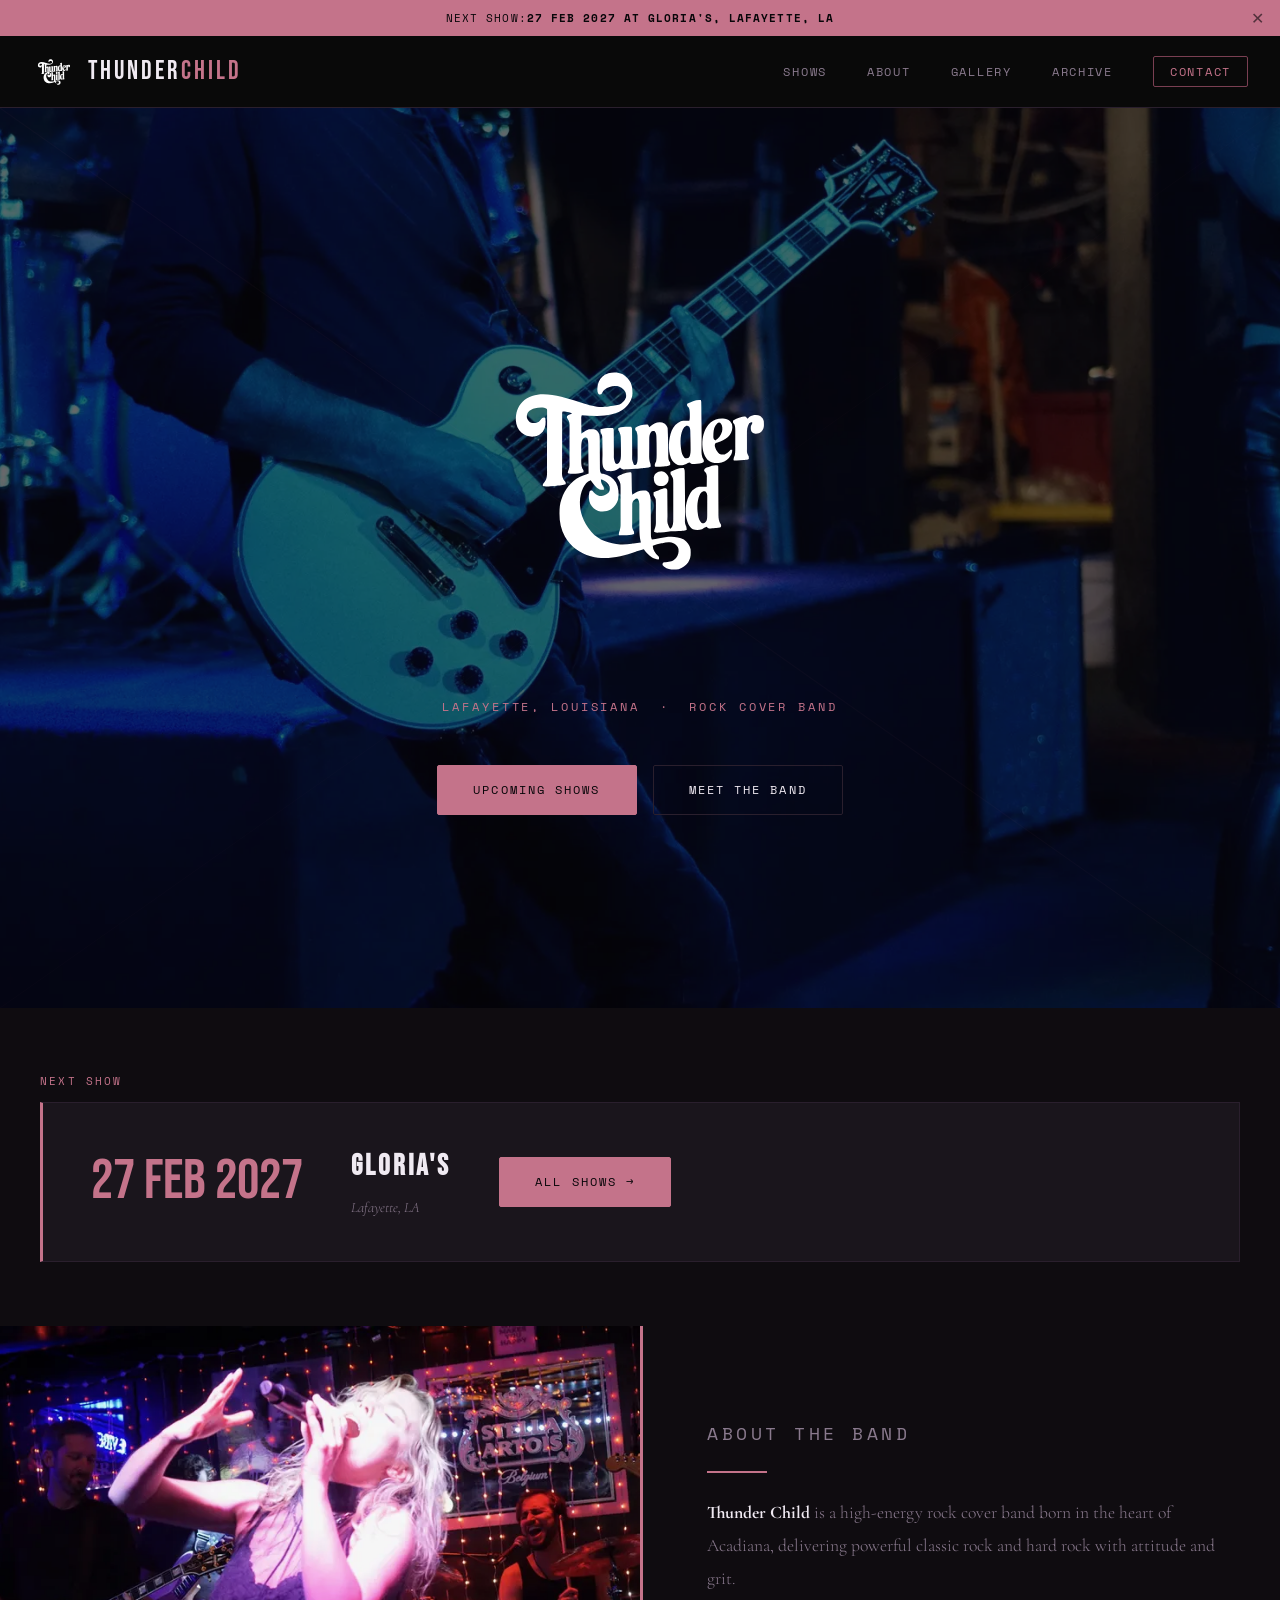
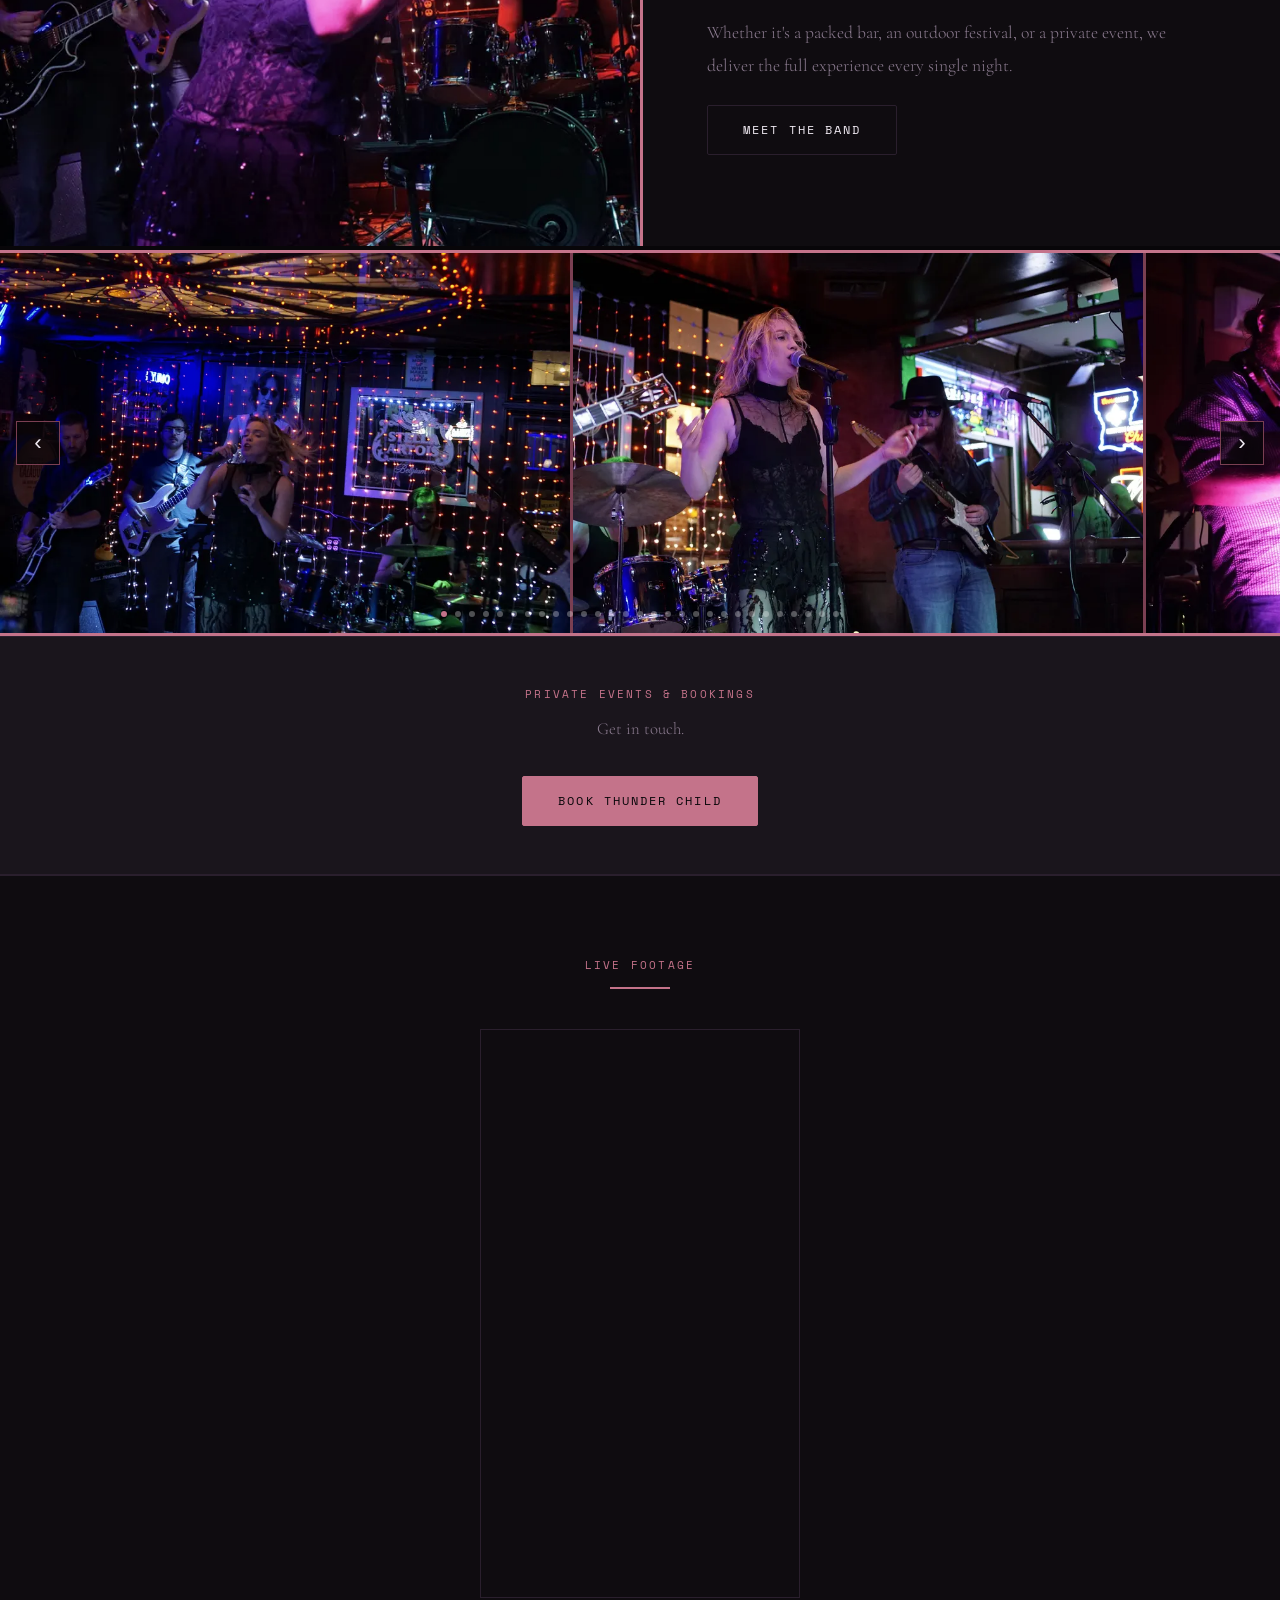
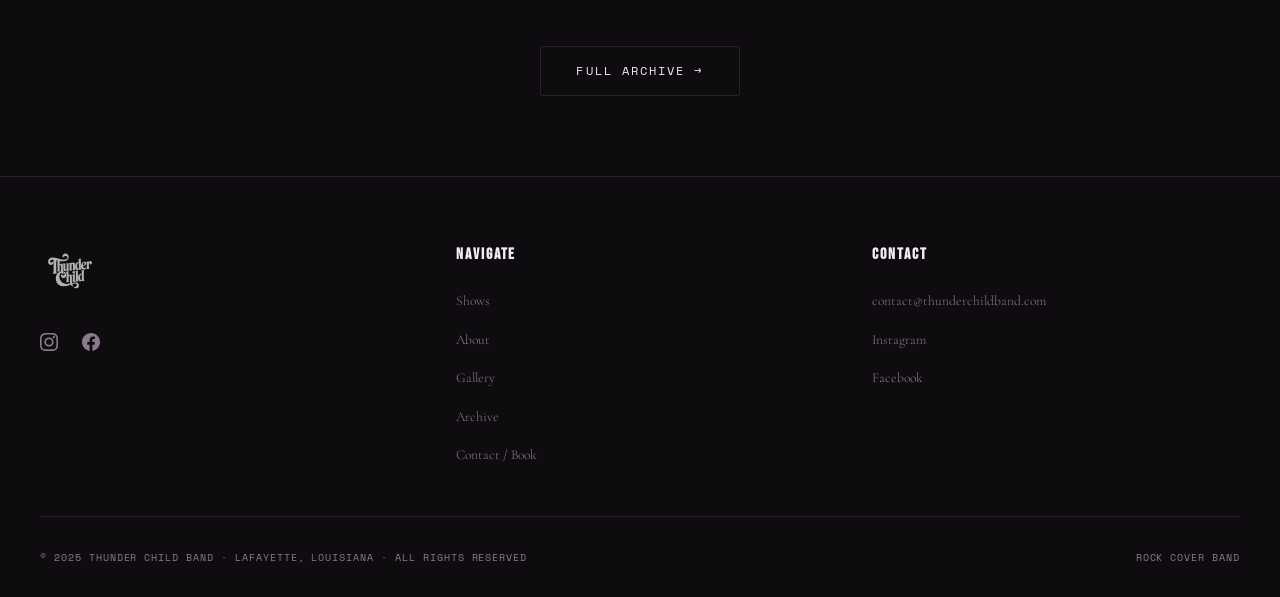
==== commit b222c090: "Add new hero photos to the array Added new hero photo identifiers to the array." ====
--- a/index.html
+++ b/index.html
@@ -303,22 +303,35 @@
       const heroPhotos = [
         "DSC6445",
         "DSC6569",
+        "TC_19thHole_111326_189",
         "TC_Legends050226_1",
+        "TC_19thHole_111326_26",
         "TC_Legends050226_11",
+        "TC_19thHole_111326_267",
         "TC_Legends050226_12",
         "TC_Legends050226_14",
+        "TC_19thHole_111326_35",
         "TC_Legends050226_15",
+        "TC_19thHole_111326_314",
         "TC_Legends050226_16",
         "TC_Legends050226_19",
+        "TC_19thHole_111326_491",
         "TC_Legends050226_21",
+        "TC_19thHole_111326_103",
+        "TC_19thHole_111326_179",
         "DSC6484",
         "DSC3582",
+        "TC_19thHole_111326_778",
         "DSC3224",
+        "TC_19thHole_111326_675",
         "DSC3171",
         "DSC2806",
+        "TC_19thHole_111326_798",
         "DSC2815",
+        "TC_19thHole_111326_912",
         "abifrozn2",
         "DSC2965",
+        "TC_19thHole_111326_950",
         "DSC2927"
       ];
       heroPhotos.sort(() => Math.random() - 0.5);
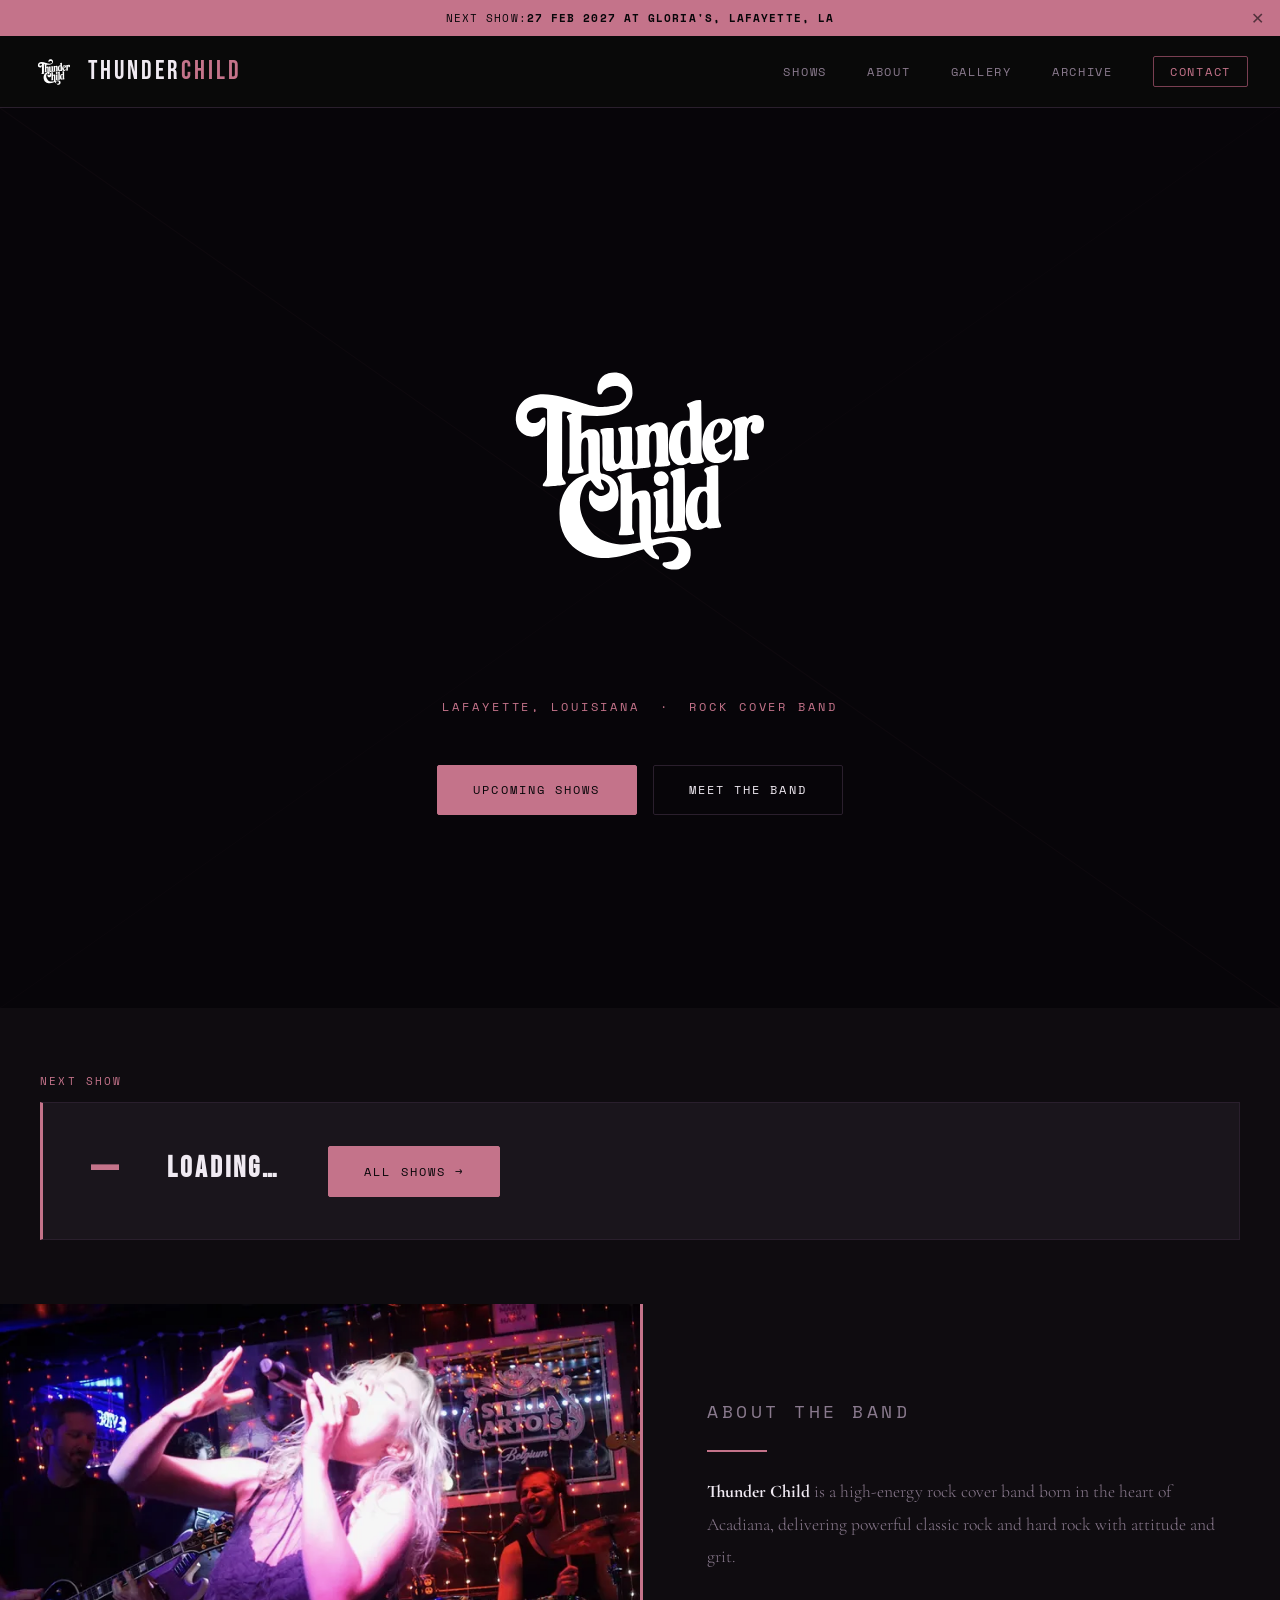
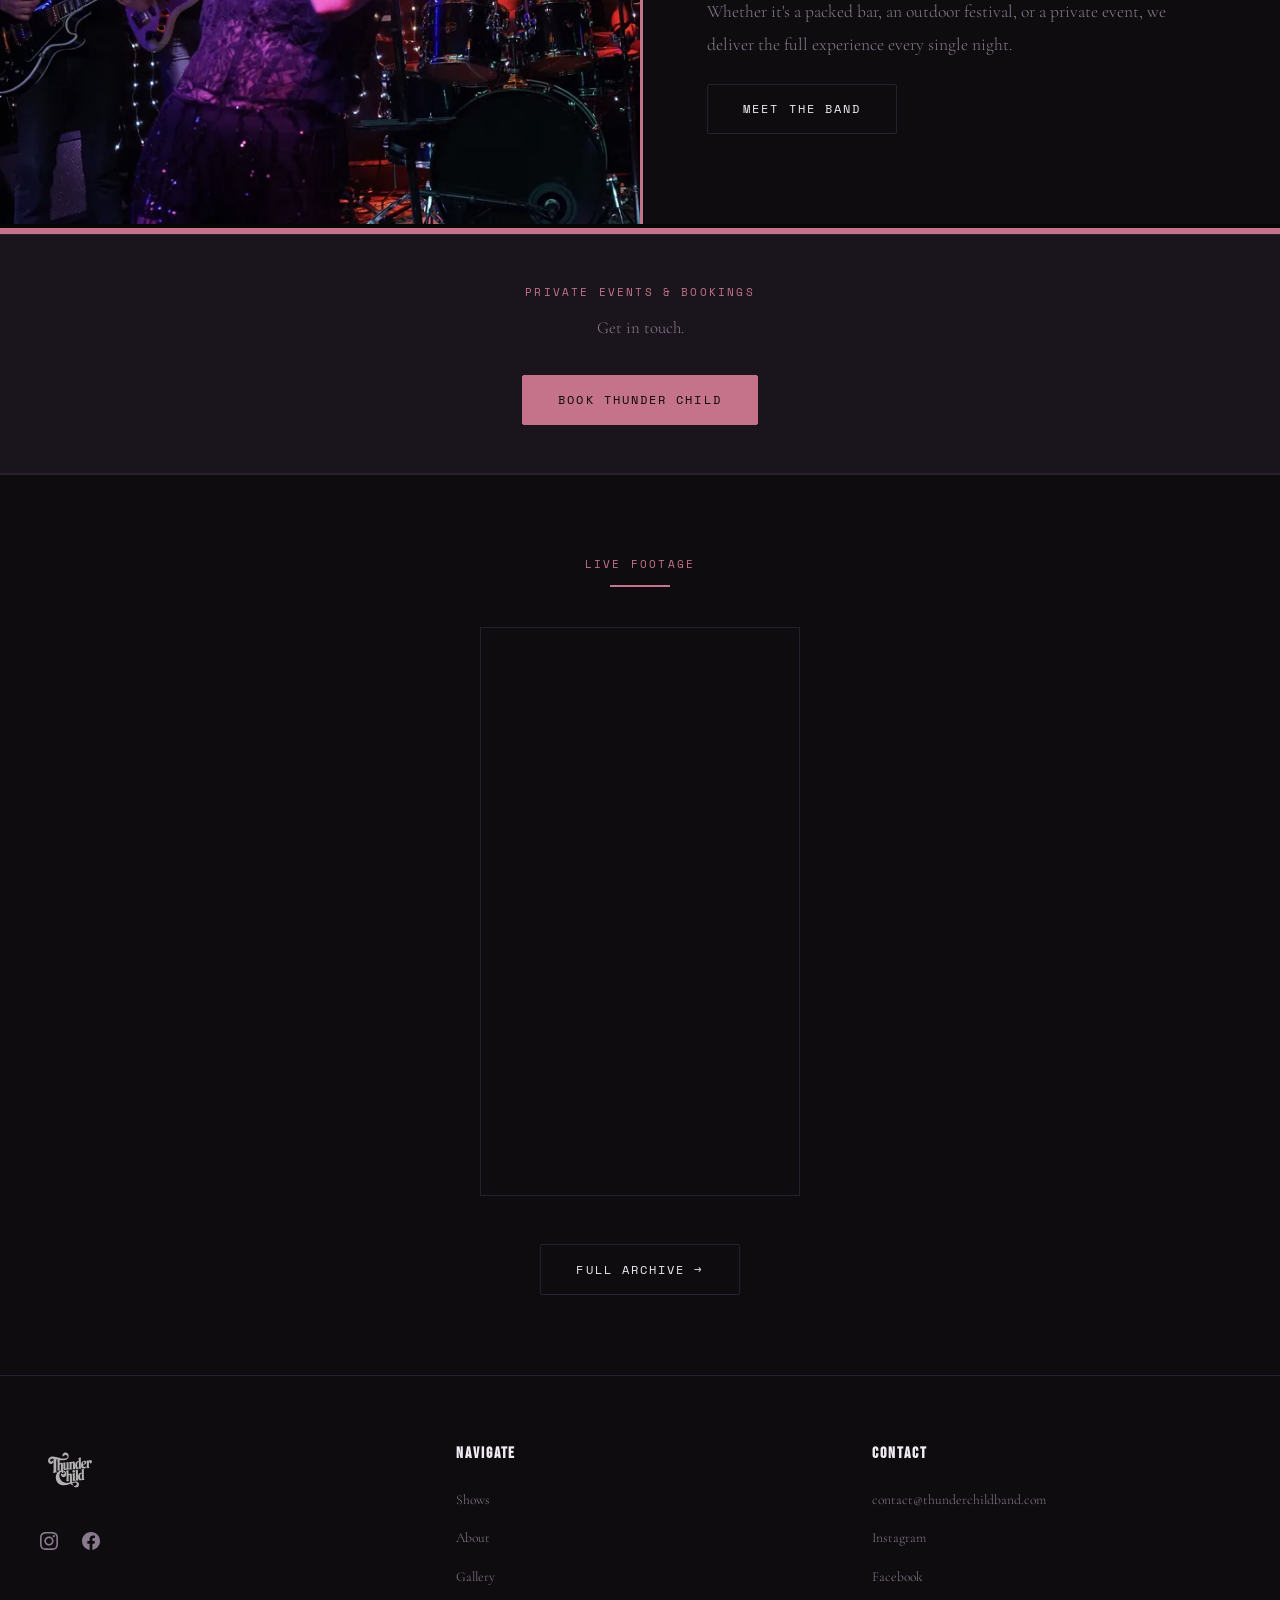
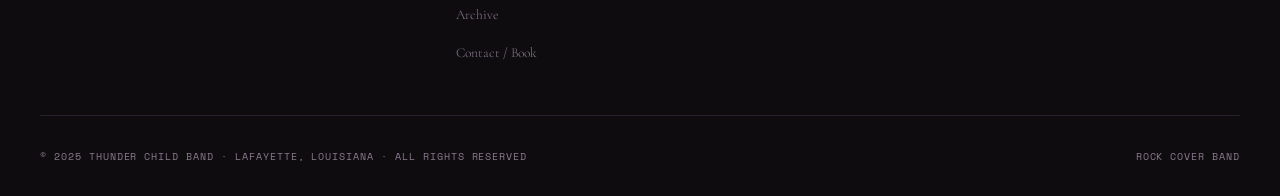
==== commit 33646035: "Remove and add photos in the hero slideshow" ====
--- a/index.html
+++ b/index.html
@@ -301,14 +301,10 @@
     // ---------------------------------------------------------------
     document.addEventListener('DOMContentLoaded', () => {
       const heroPhotos = [
-        "DSC6445",
-        "DSC6569",
+         	"DSC6445",
         "TC_19thHole_111326_189",
-        "TC_Legends050226_1",
         "TC_19thHole_111326_26",
-        "TC_Legends050226_11",
         "TC_19thHole_111326_267",
-        "TC_Legends050226_12",
         "TC_Legends050226_14",
         "TC_19thHole_111326_35",
         "TC_Legends050226_15",
@@ -374,11 +370,8 @@
     // ---------------------------------------------------------------
     (function() {
       const photos = [
-        "TC_glorias718_1137",
-        "TC_glorias718_1290",
         "TC_glorias718_1546",
         "TC_glorias718_1638",
-        "TC_glorias718_224",
         "TC_glorias718_332",
         "TC_glorias718_384",
         "TC_glorias718_414",
@@ -388,7 +381,6 @@
         "TC_Legends050226_6",
         "TC_Legends050226_8",
         "TC_Legends050226_9",
-        "TC_Legends050226_11",
         "TC_Legends050226_14",
         "TC_Legends050226_15",
         "TC_Legends050226_16",
@@ -403,6 +395,17 @@
         "DSC2821",
         "DSC2965",
         "DSC2927"
+        "TC_19thHole_111326_189",
+        "TC_19thHole_111326_26",
+        "TC_19thHole_111326_267",        
+	      "TC_19thHole_111326_35",
+        "TC_19thHole_111326_314",
+        "TC_19thHole_111326_491",
+        "TC_19thHole_111326_103",
+        "TC_19thHole_111326_179",
+        "TC_19thHole_111326_778",
+        "TC_19thHole_111326_912",
+        "TC_19thHole_111326_950",
       ];
 
       const track = document.getElementById('carousel-track');
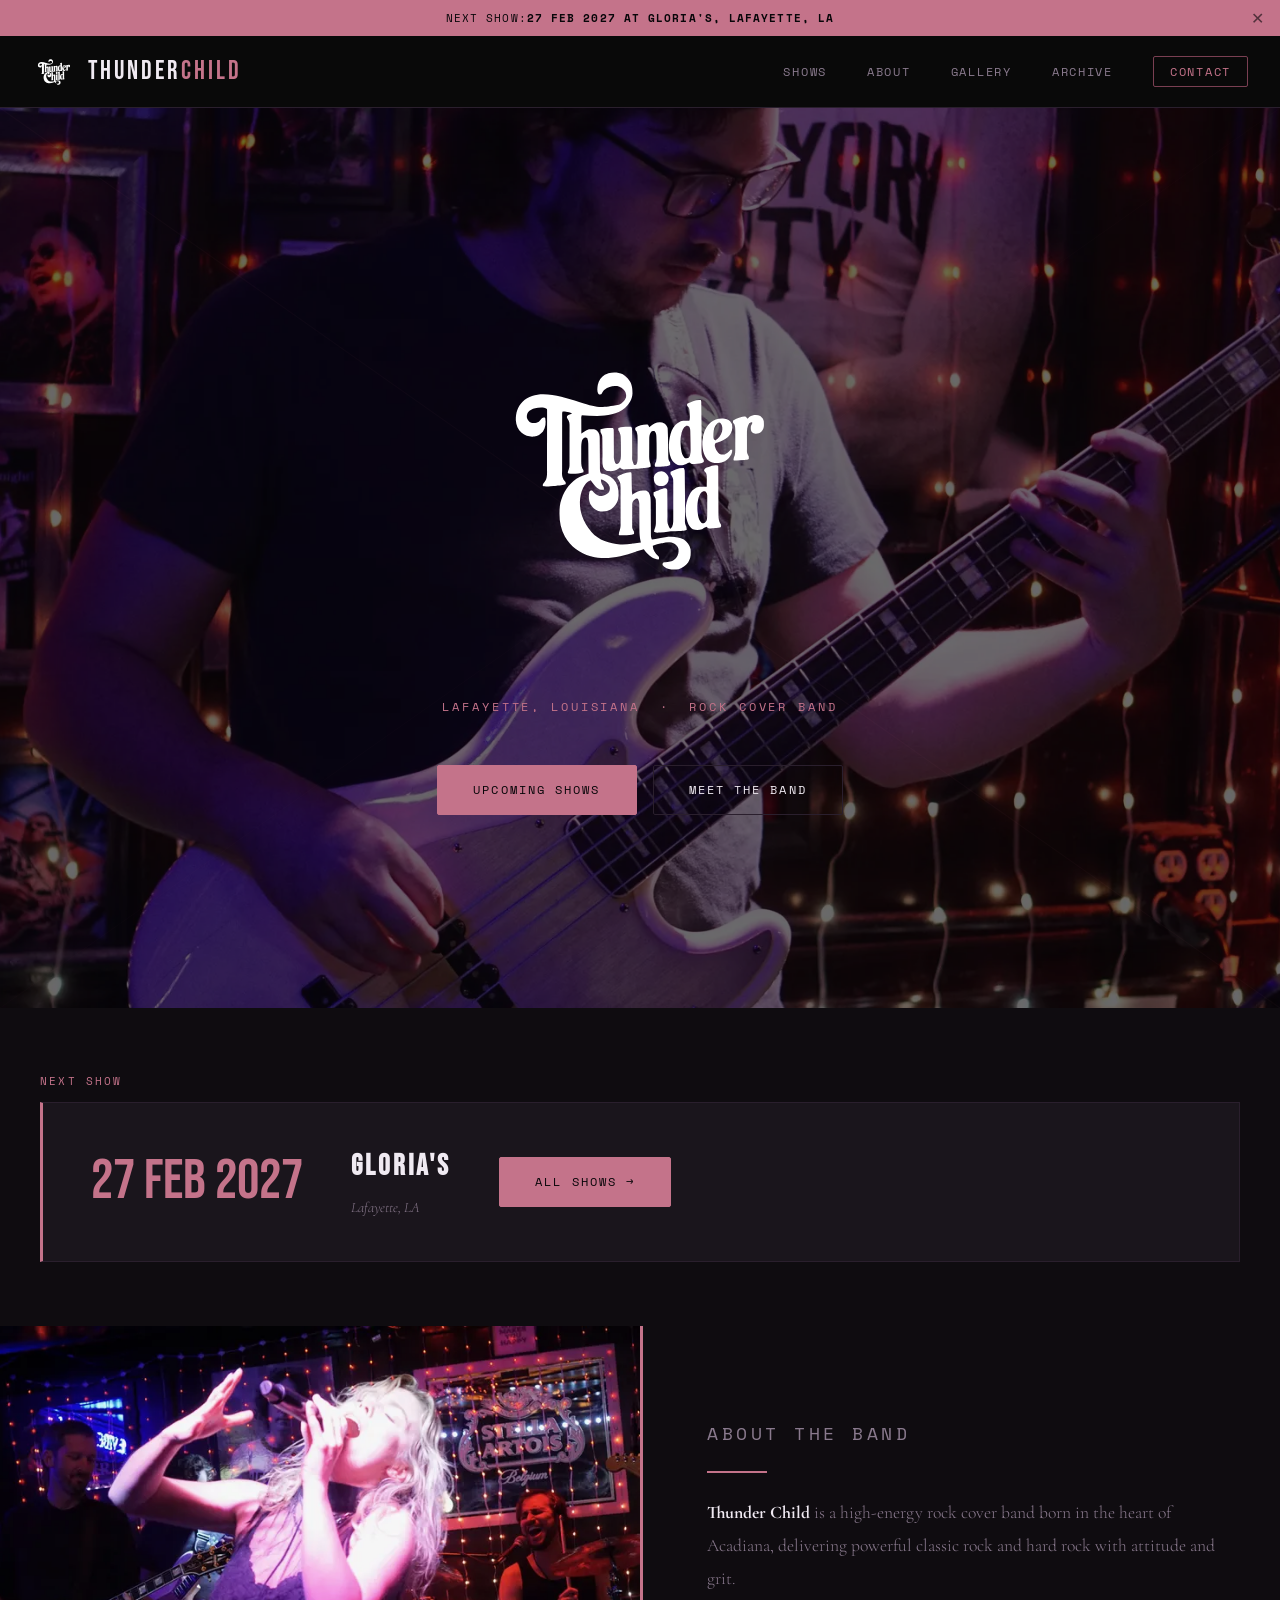
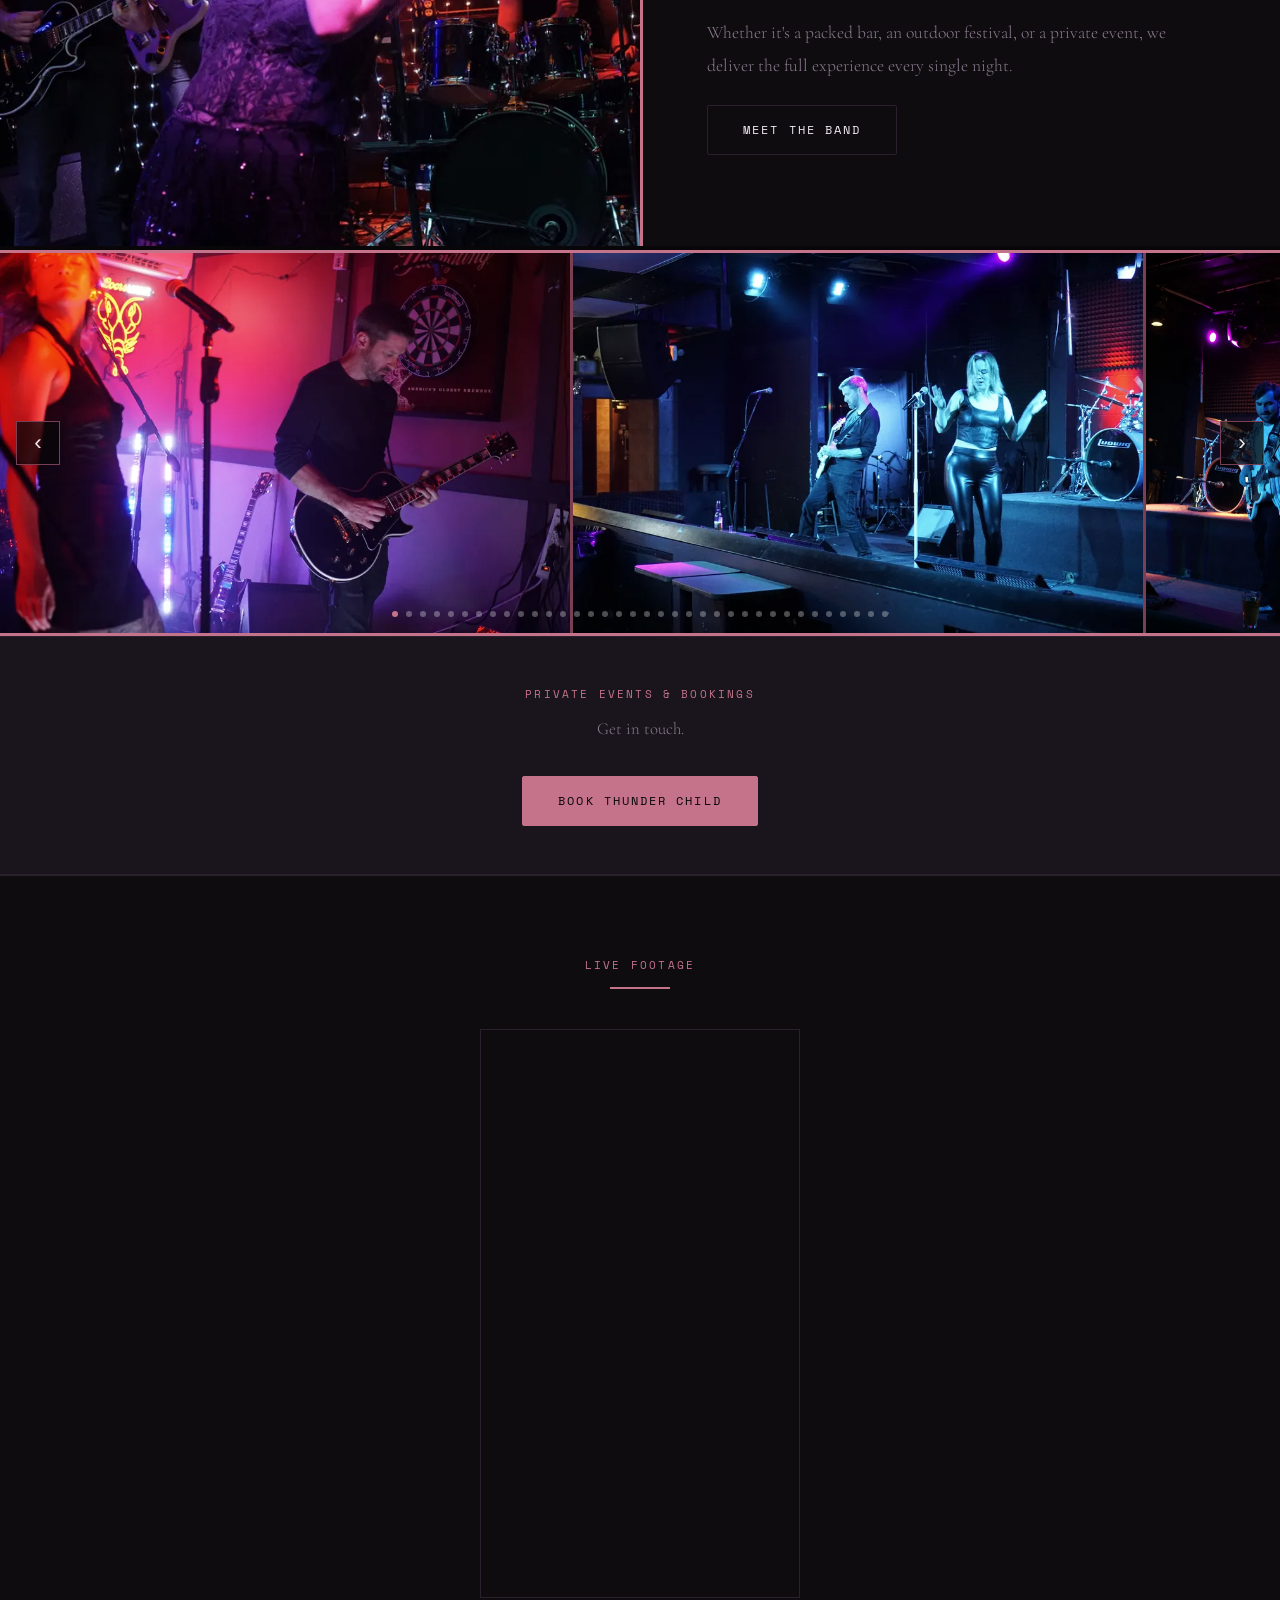
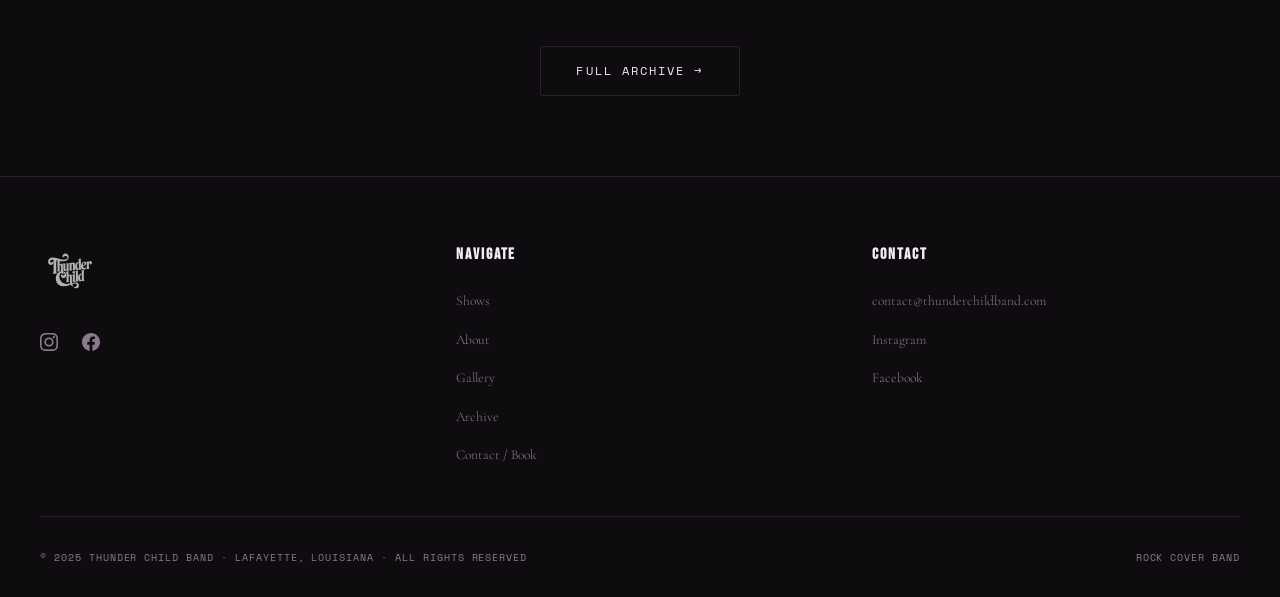
==== commit fdfe6a06: "Fix duplicate entry for DSC2927 in index.html" ====
--- a/index.html
+++ b/index.html
@@ -394,7 +394,7 @@
         "abifrozen221",
         "DSC2821",
         "DSC2965",
-        "DSC2927"
+        "DSC2927",
         "TC_19thHole_111326_189",
         "TC_19thHole_111326_26",
         "TC_19thHole_111326_267",        
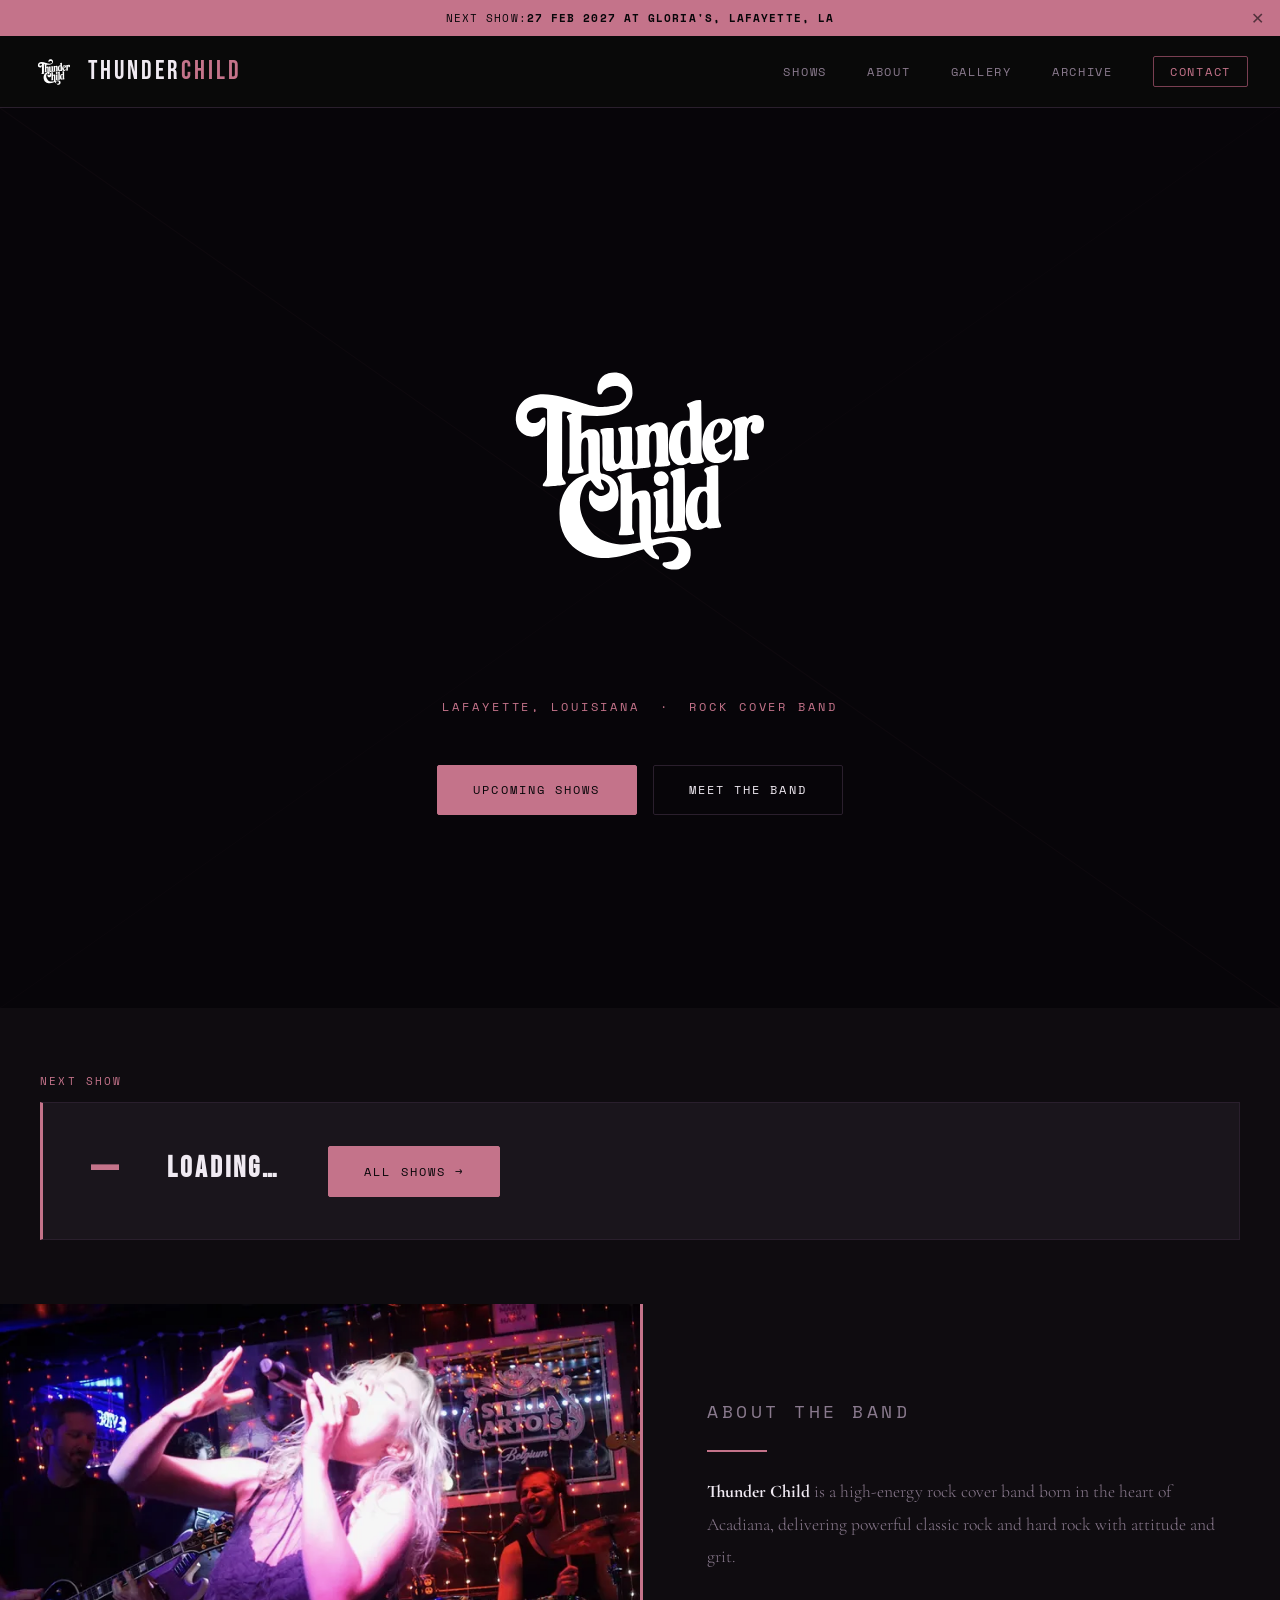
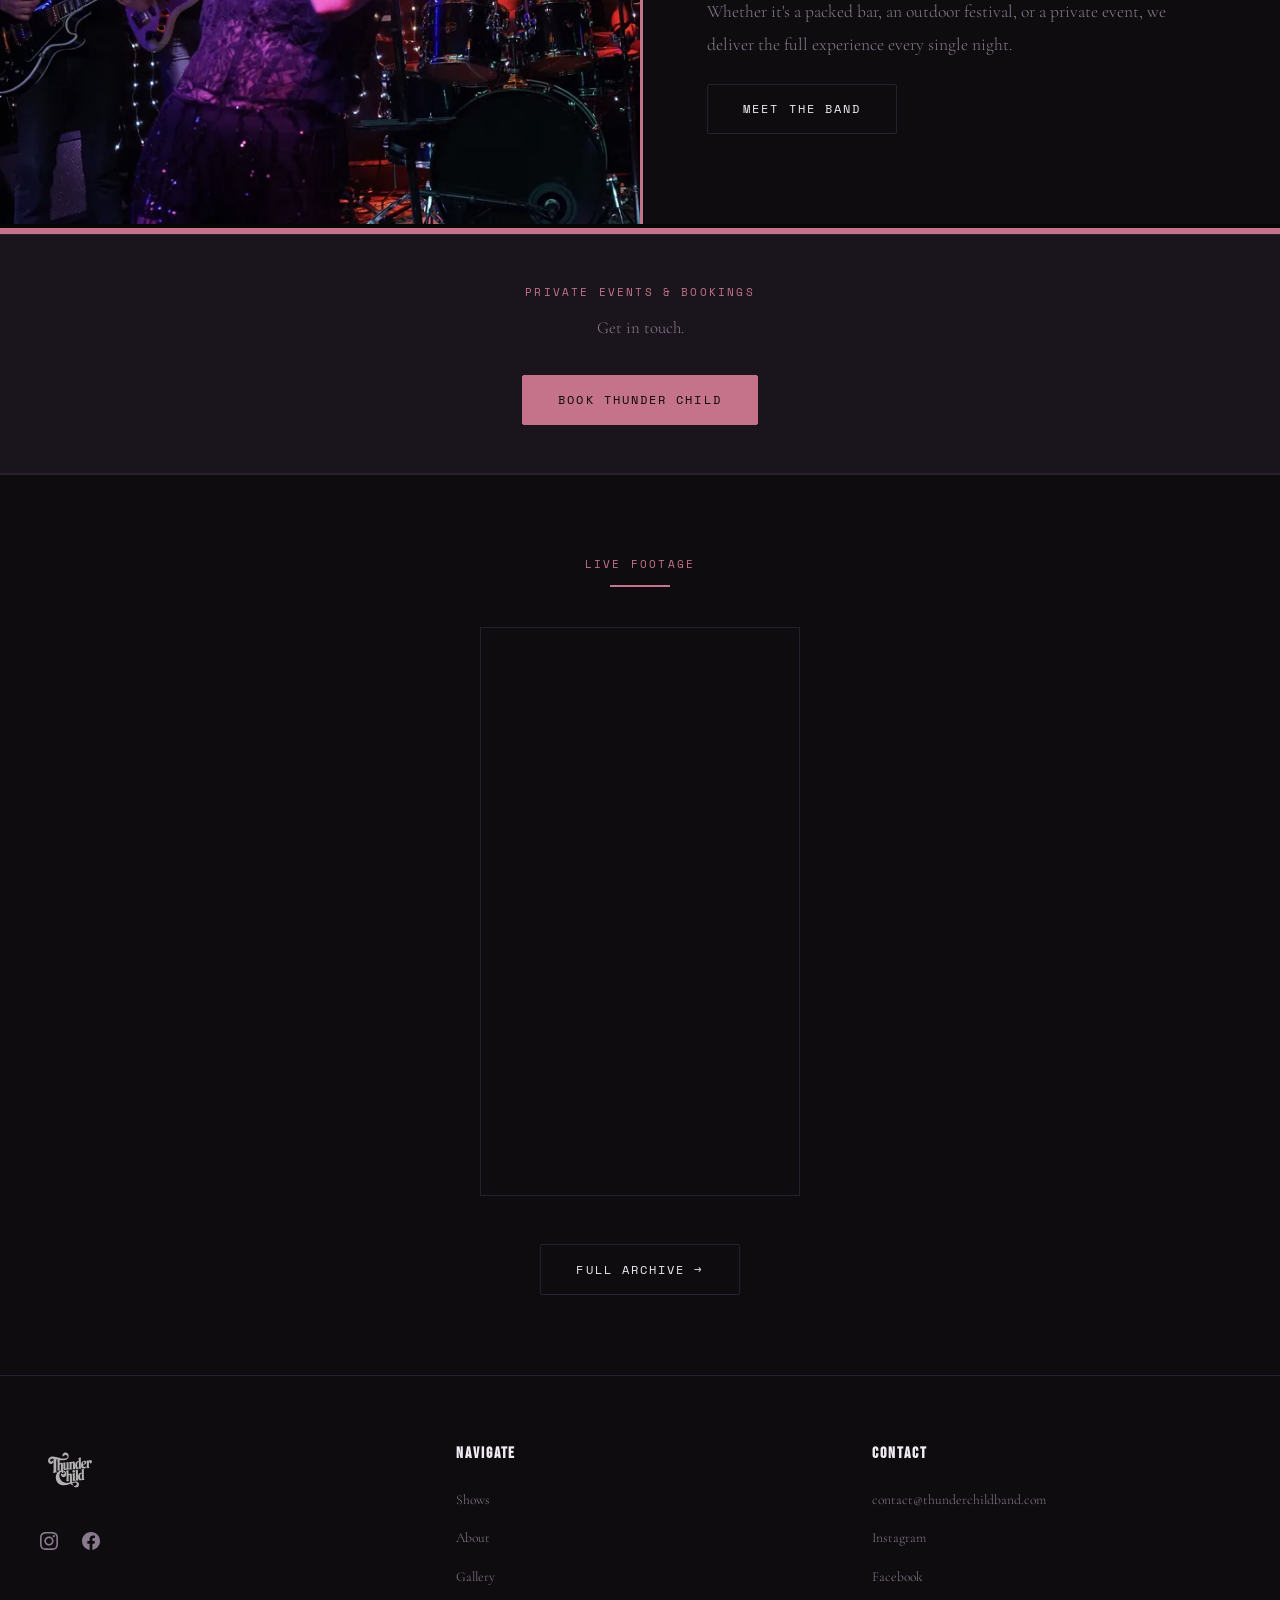
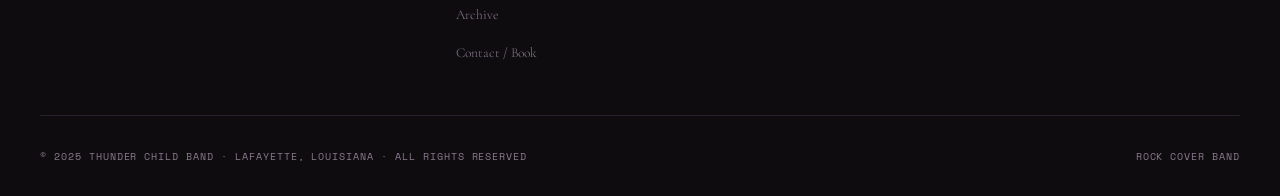
==== commit b8adb303: "Add new TC_rocknbowl entries to heroPhotos array" ====
--- a/index.html
+++ b/index.html
@@ -328,7 +328,13 @@
         "abifrozn2",
         "DSC2965",
         "TC_19thHole_111326_950",
-        "DSC2927"
+        "DSC2927",
+		“TC_rocknbowl_82210”,
+		“TC_rocknbowl_8223”,
+		“TC_rocknbowl_8225”,
+		“TC_rocknbowl_8227”,
+		“TC_rocknbowl_8228”,
+		“TC_rocknbowl_8229”,
       ];
       heroPhotos.sort(() => Math.random() - 0.5);
 
@@ -398,7 +404,7 @@
         "TC_19thHole_111326_189",
         "TC_19thHole_111326_26",
         "TC_19thHole_111326_267",        
-	      "TC_19thHole_111326_35",
+	    "TC_19thHole_111326_35",
         "TC_19thHole_111326_314",
         "TC_19thHole_111326_491",
         "TC_19thHole_111326_103",
@@ -406,6 +412,12 @@
         "TC_19thHole_111326_778",
         "TC_19thHole_111326_912",
         "TC_19thHole_111326_950",
+		“TC_rocknbowl_82210”,
+		“TC_rocknbowl_8223”,
+		“TC_rocknbowl_8225”,
+		“TC_rocknbowl_8227”,
+		“TC_rocknbowl_8228”,
+		“TC_rocknbowl_8229”
       ];
 
       const track = document.getElementById('carousel-track');
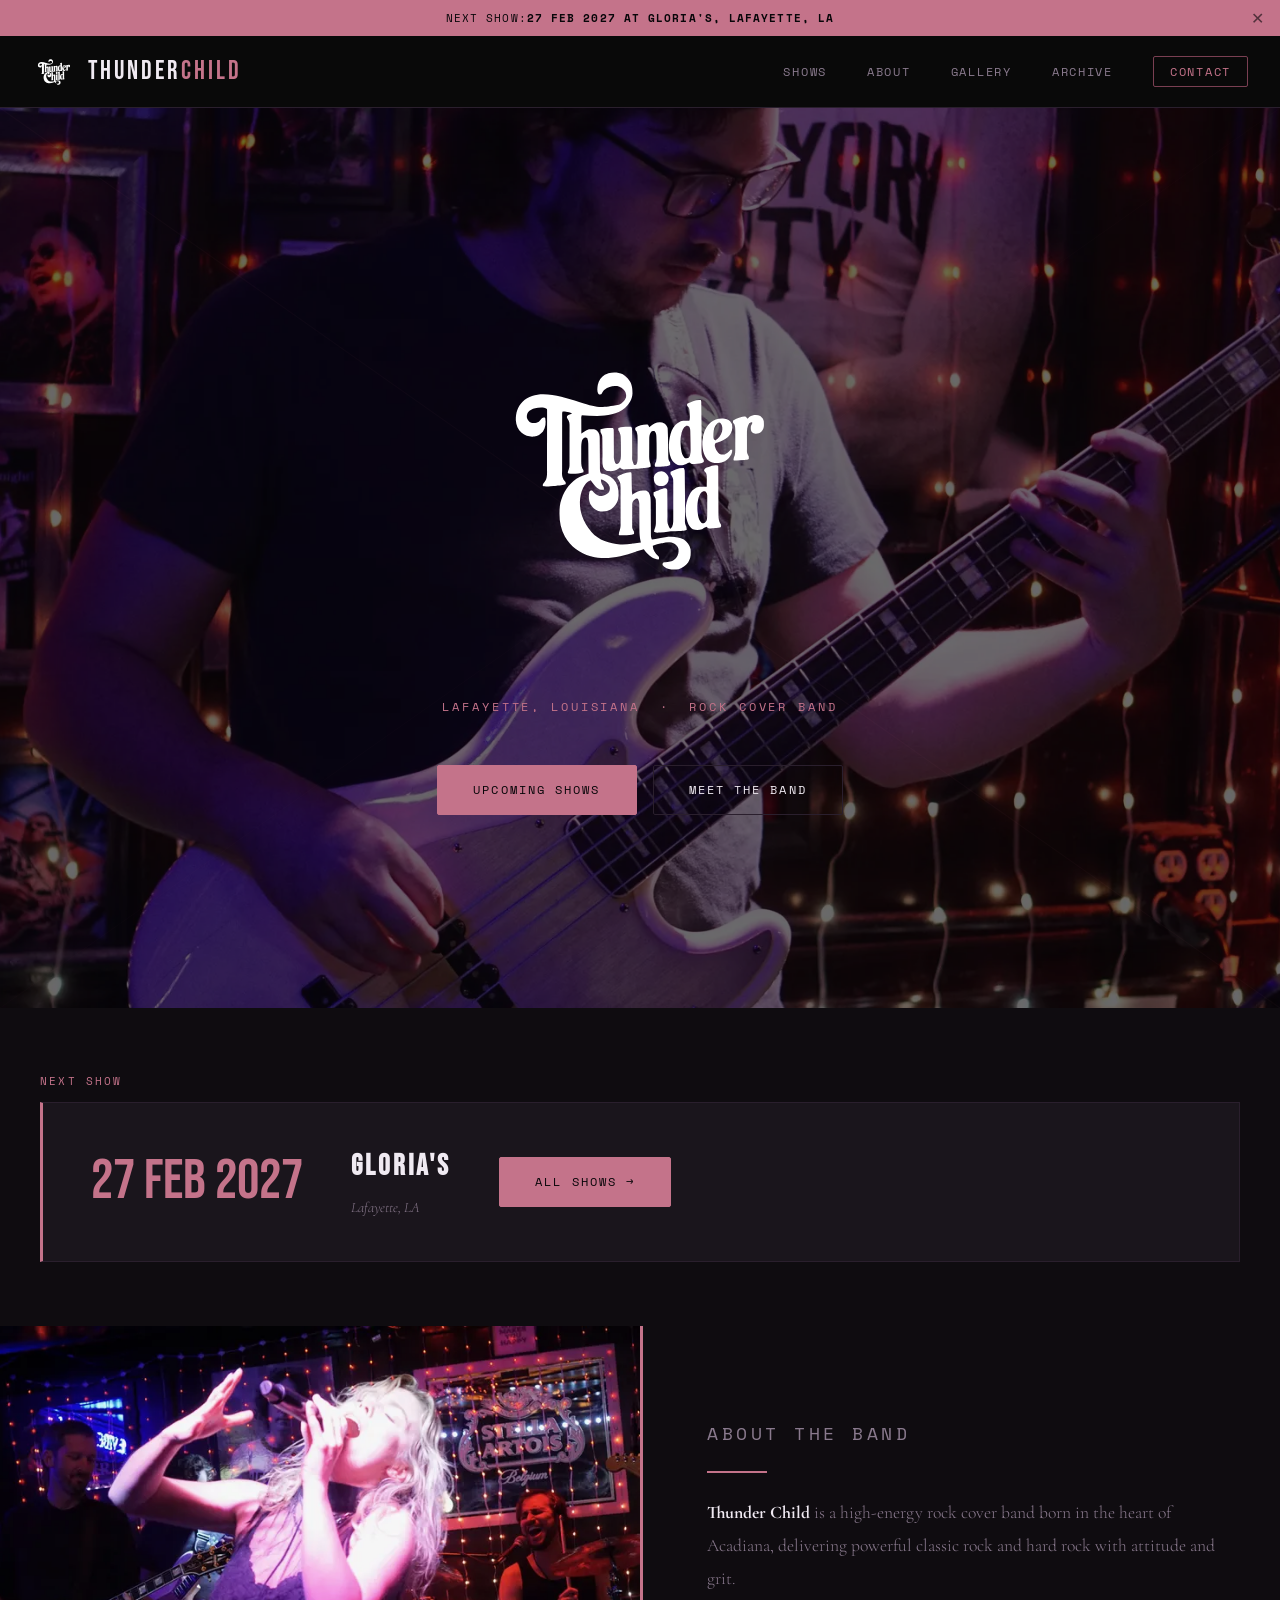
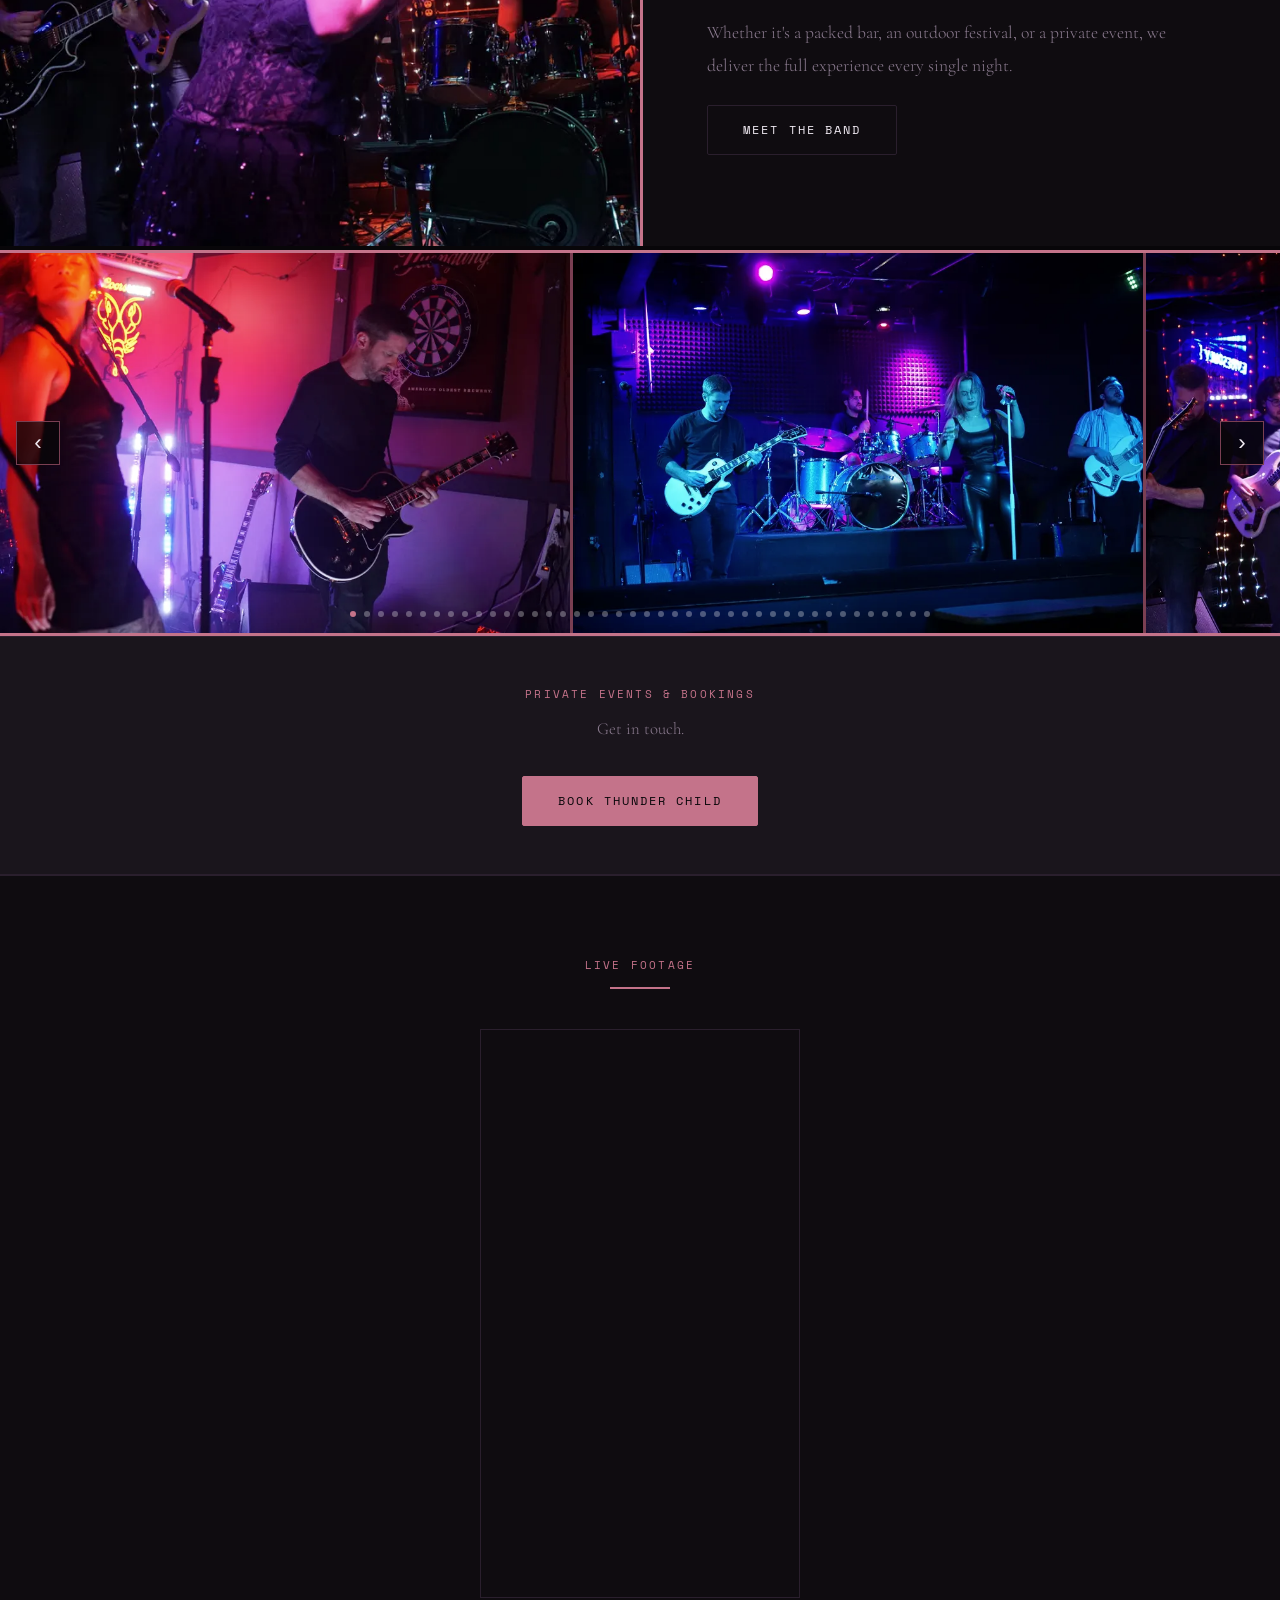
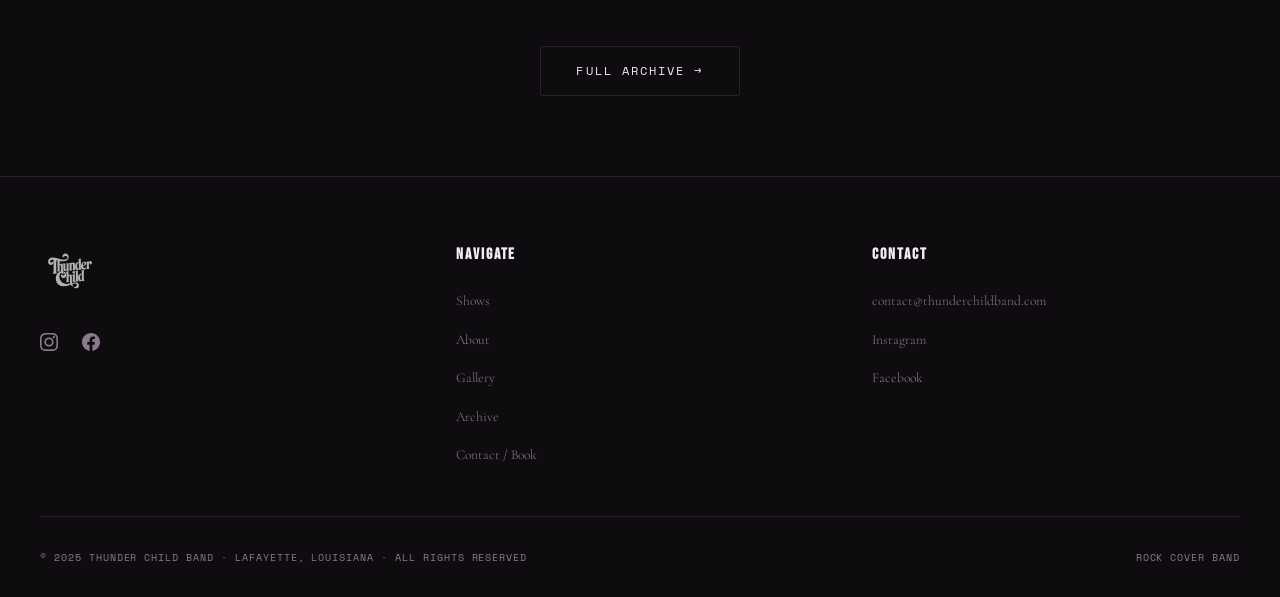
==== commit ab7b2ce5: "Fix quotes for hero photo filenames in index.html" ====
--- a/index.html
+++ b/index.html
@@ -301,7 +301,7 @@
     // ---------------------------------------------------------------
     document.addEventListener('DOMContentLoaded', () => {
       const heroPhotos = [
-         	"DSC6445",
+        "DSC6445",
         "TC_19thHole_111326_189",
         "TC_19thHole_111326_26",
         "TC_19thHole_111326_267",
@@ -329,12 +329,12 @@
         "DSC2965",
         "TC_19thHole_111326_950",
         "DSC2927",
-		“TC_rocknbowl_82210”,
-		“TC_rocknbowl_8223”,
-		“TC_rocknbowl_8225”,
-		“TC_rocknbowl_8227”,
-		“TC_rocknbowl_8228”,
-		“TC_rocknbowl_8229”,
+		"TC_rocknbowl_82210",
+		"TC_rocknbowl_8223",
+		"TC_rocknbowl_8225",
+		"TC_rocknbowl_8227",
+		"TC_rocknbowl_8228",
+		"TC_rocknbowl_8229",
       ];
       heroPhotos.sort(() => Math.random() - 0.5);
 
@@ -412,12 +412,12 @@
         "TC_19thHole_111326_778",
         "TC_19thHole_111326_912",
         "TC_19thHole_111326_950",
-		“TC_rocknbowl_82210”,
-		“TC_rocknbowl_8223”,
-		“TC_rocknbowl_8225”,
-		“TC_rocknbowl_8227”,
-		“TC_rocknbowl_8228”,
-		“TC_rocknbowl_8229”
+		"TC_rocknbowl_82210",
+		"TC_rocknbowl_8223",
+		"TC_rocknbowl_8225",
+		"TC_rocknbowl_8227",
+		"TC_rocknbowl_8228",
+		"TC_rocknbowl_8229"
       ];
 
       const track = document.getElementById('carousel-track');
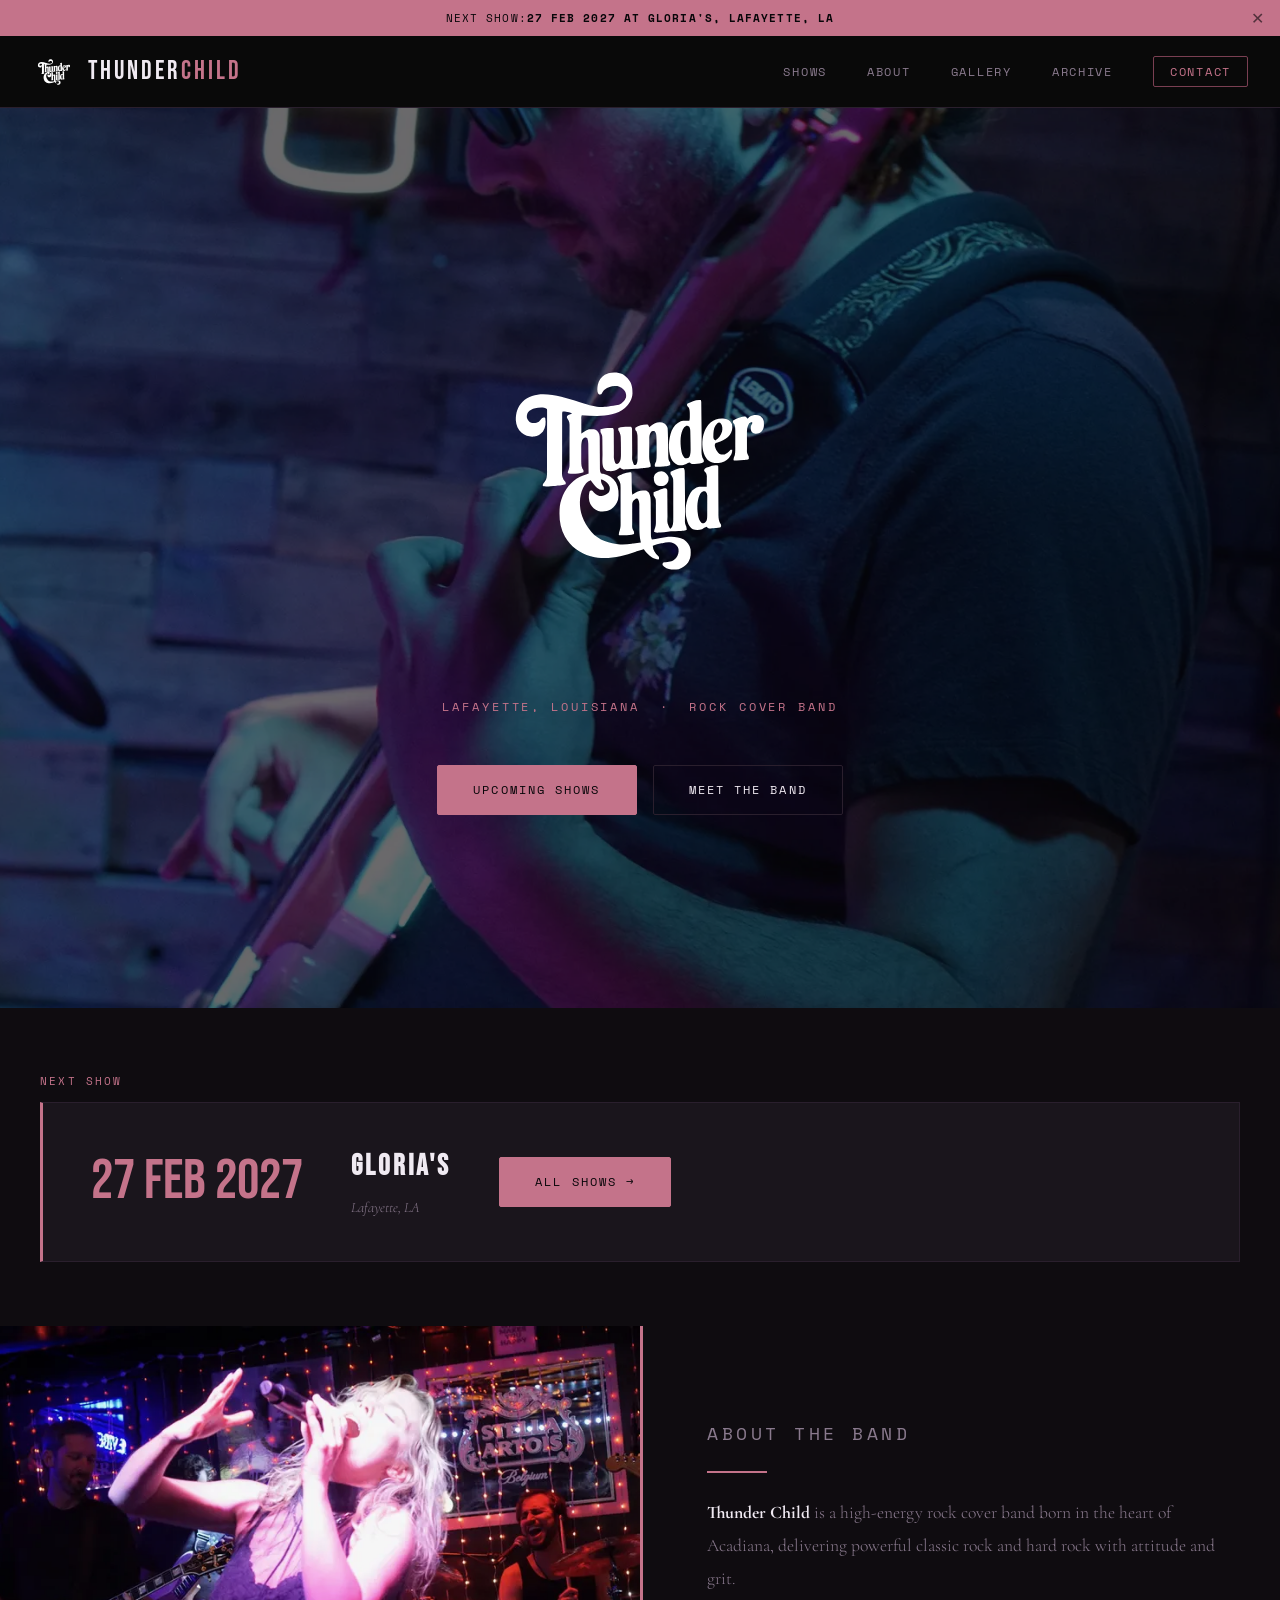
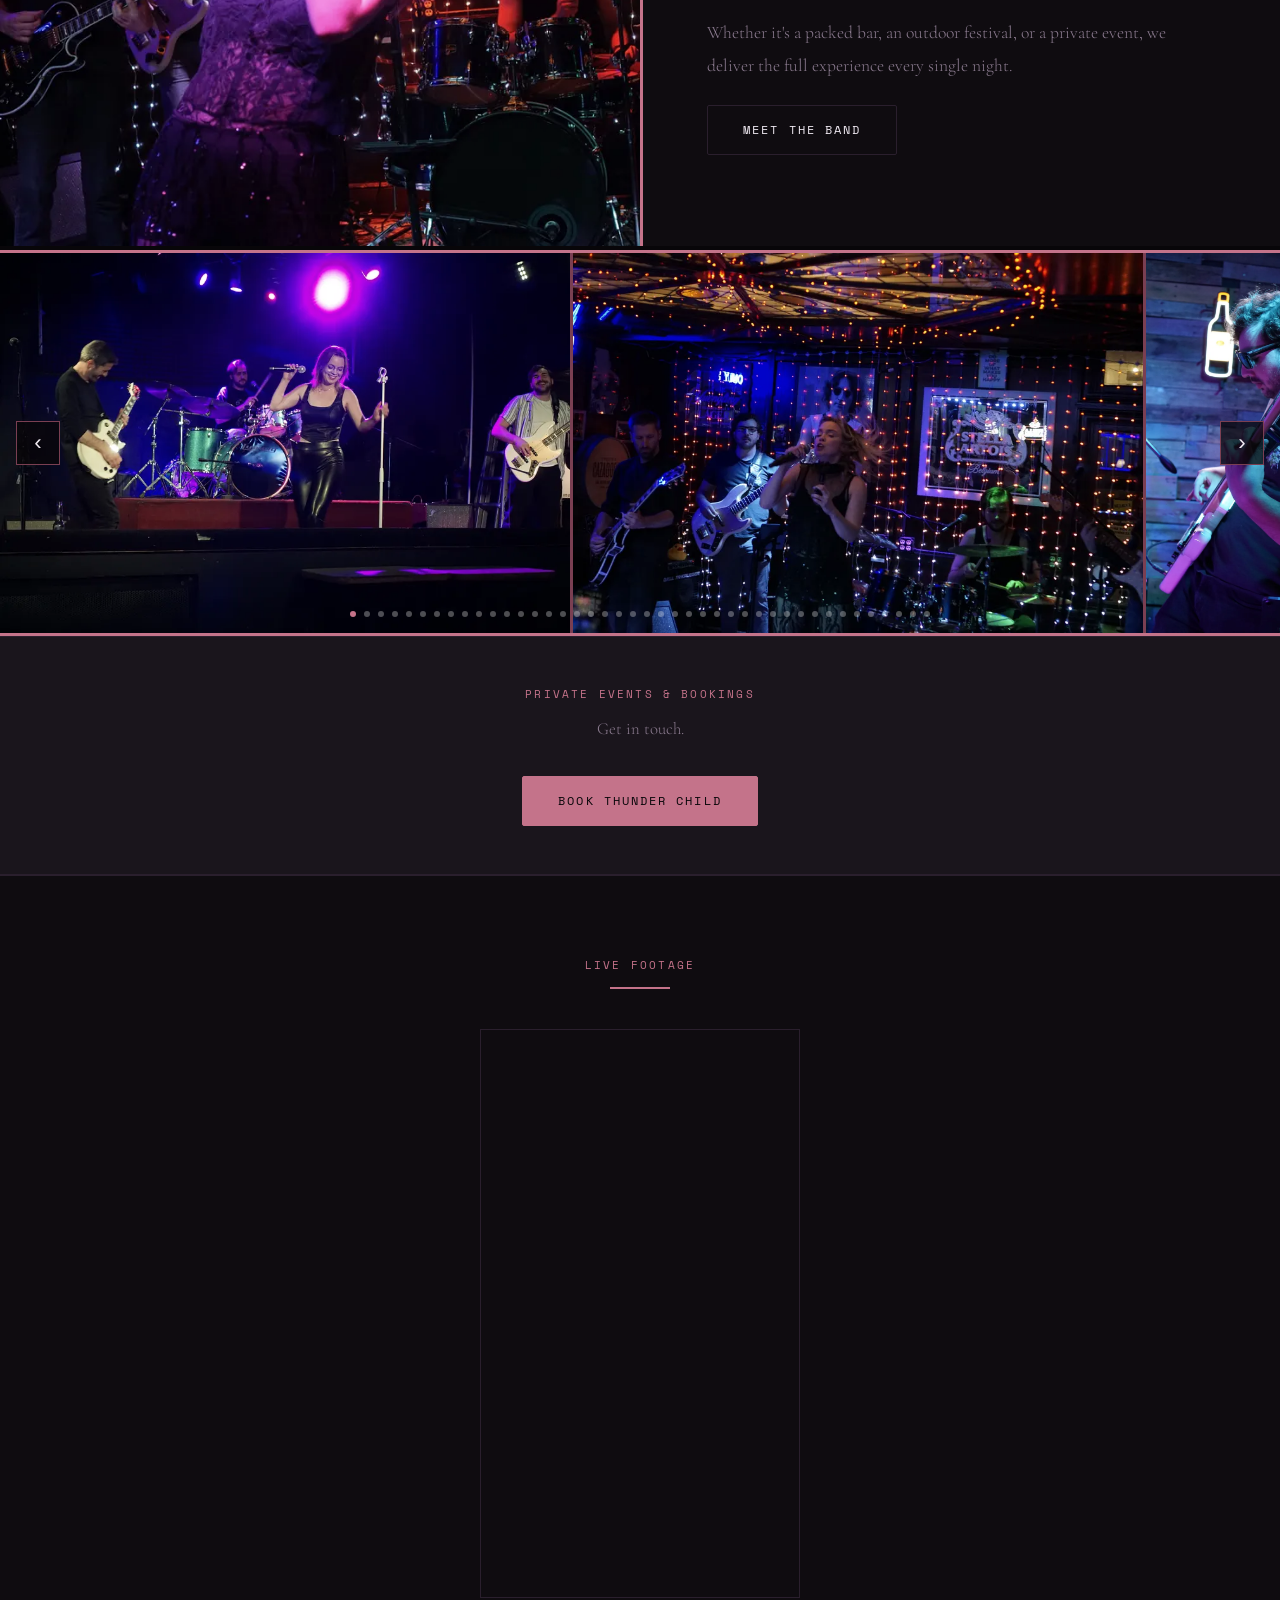
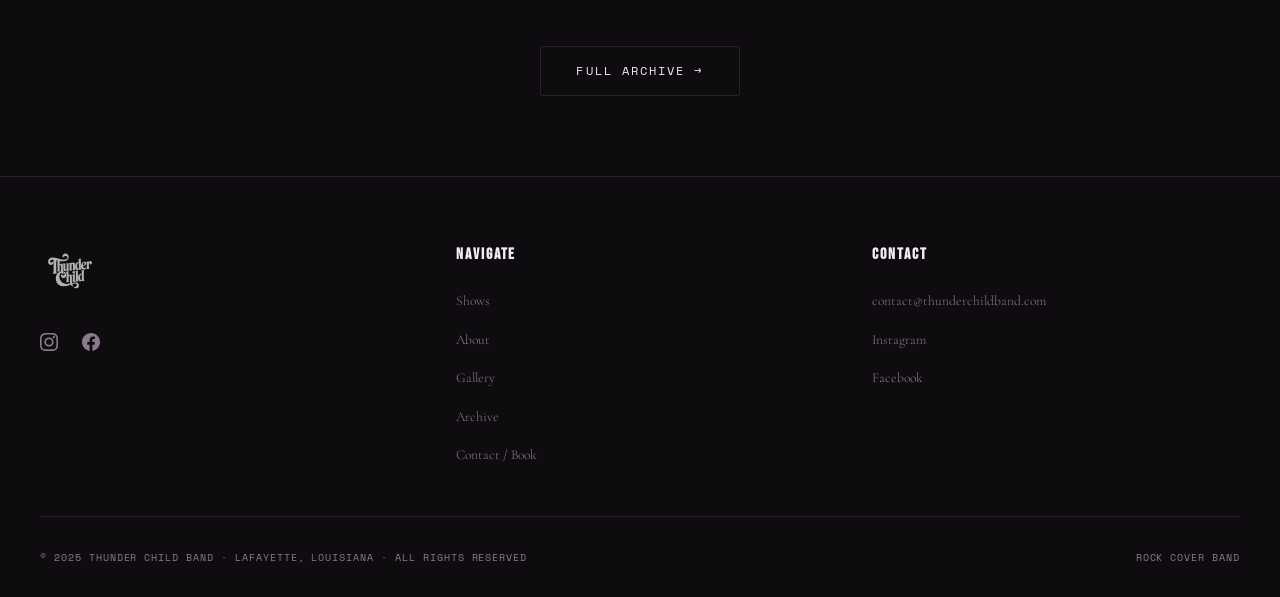
==== commit 8f1d8516: "Remove SVG lines from hero section Removed SVG background lines from hero section." ====
--- a/index.html
+++ b/index.html
@@ -158,10 +158,6 @@
   <section class="hero" aria-label="Hero">
     <div class="hero-slideshow" id="hero-slideshow"></div>
     <div class="hero-overlay"></div>
-    <svg style="position:absolute;inset:0;width:100%;height:100%;pointer-events:none;opacity:0.03;z-index:2" preserveAspectRatio="none" viewBox="0 0 1200 800" xmlns="http://www.w3.org/2000/svg">
-      <line x1="0" y1="0" x2="1200" y2="800" stroke="#c4738a" stroke-width="1"/>
-      <line x1="1200" y1="0" x2="0" y2="800" stroke="#c4738a" stroke-width="0.5"/>
-    </svg>
     <div class="hero-logo-wrap">
       <img src="images/tc-new.svg" alt="Thunder Child" class="hero-logo">
       <p class="hero-sub" style="text-align:center;">Lafayette, Louisiana <span class="hero-sub-sep">&nbsp;·&nbsp;</span><br class="hero-sub-br"> Rock Cover Band</p>
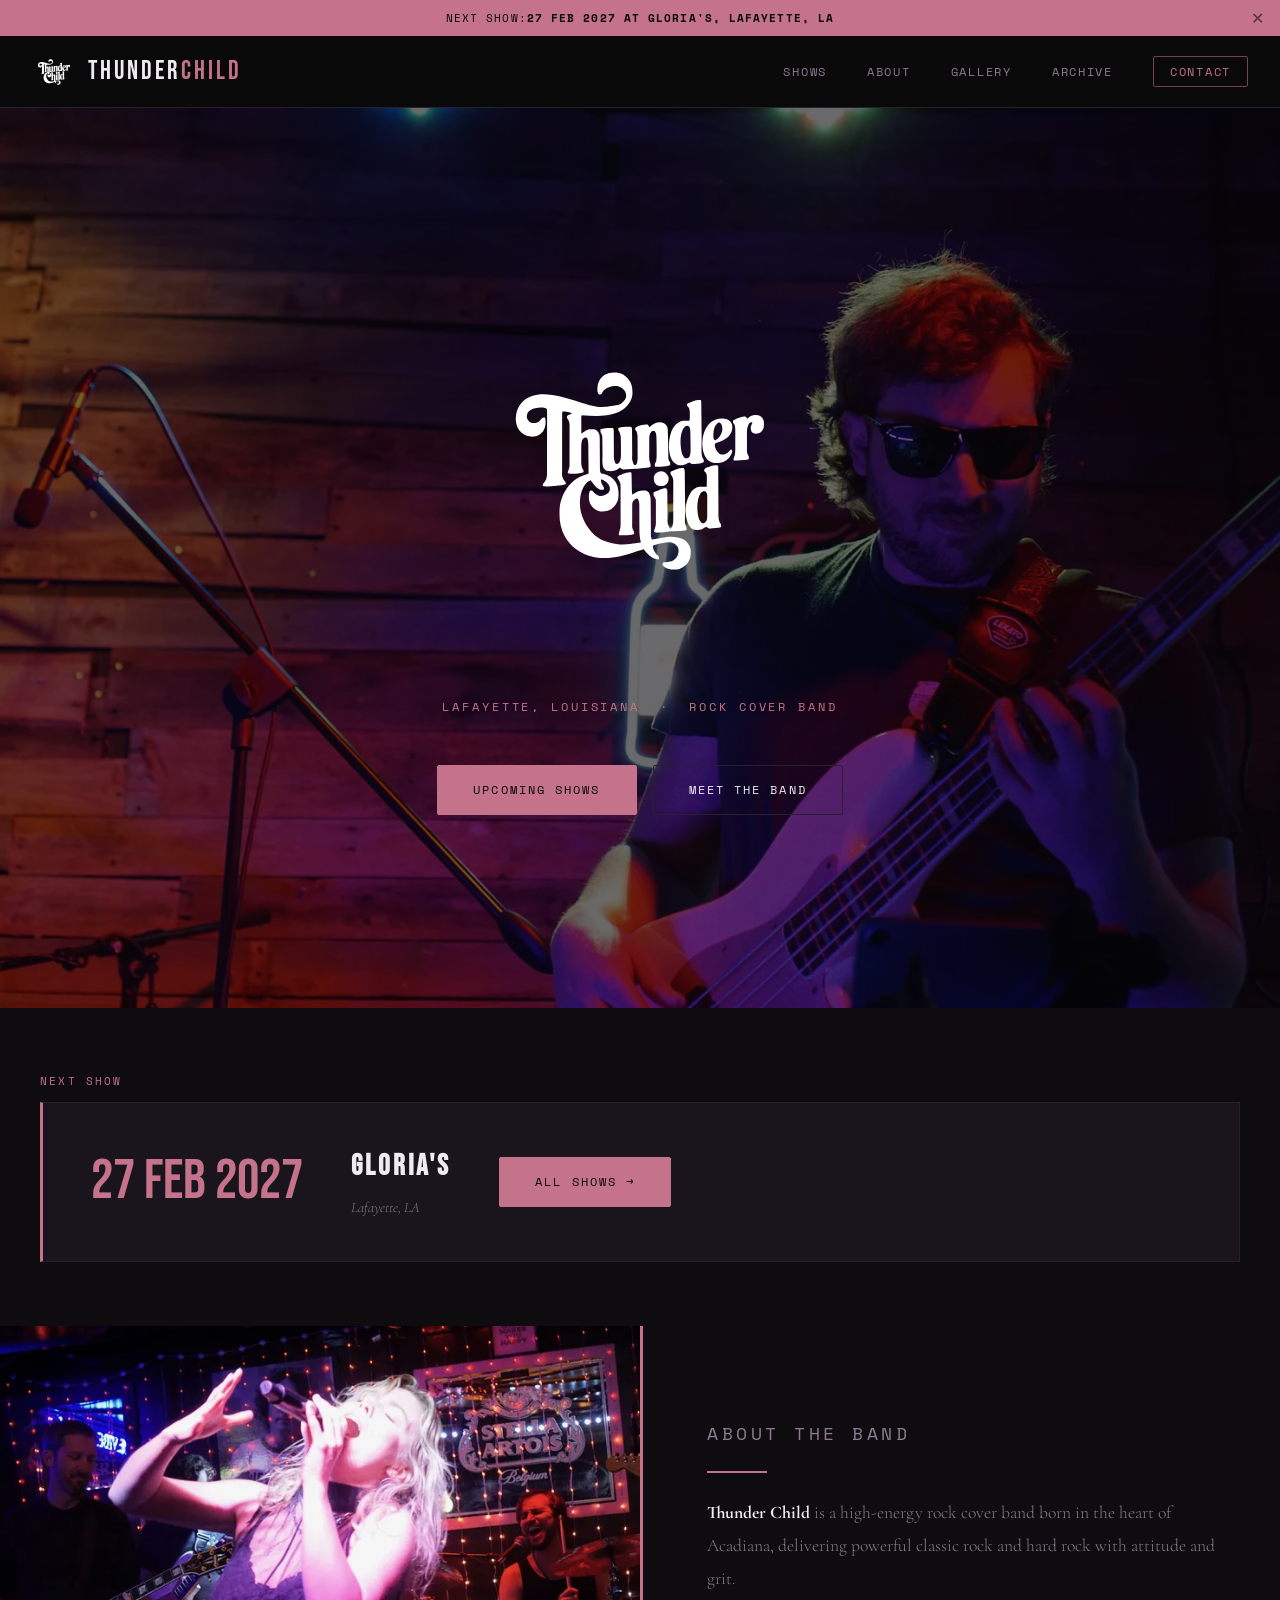
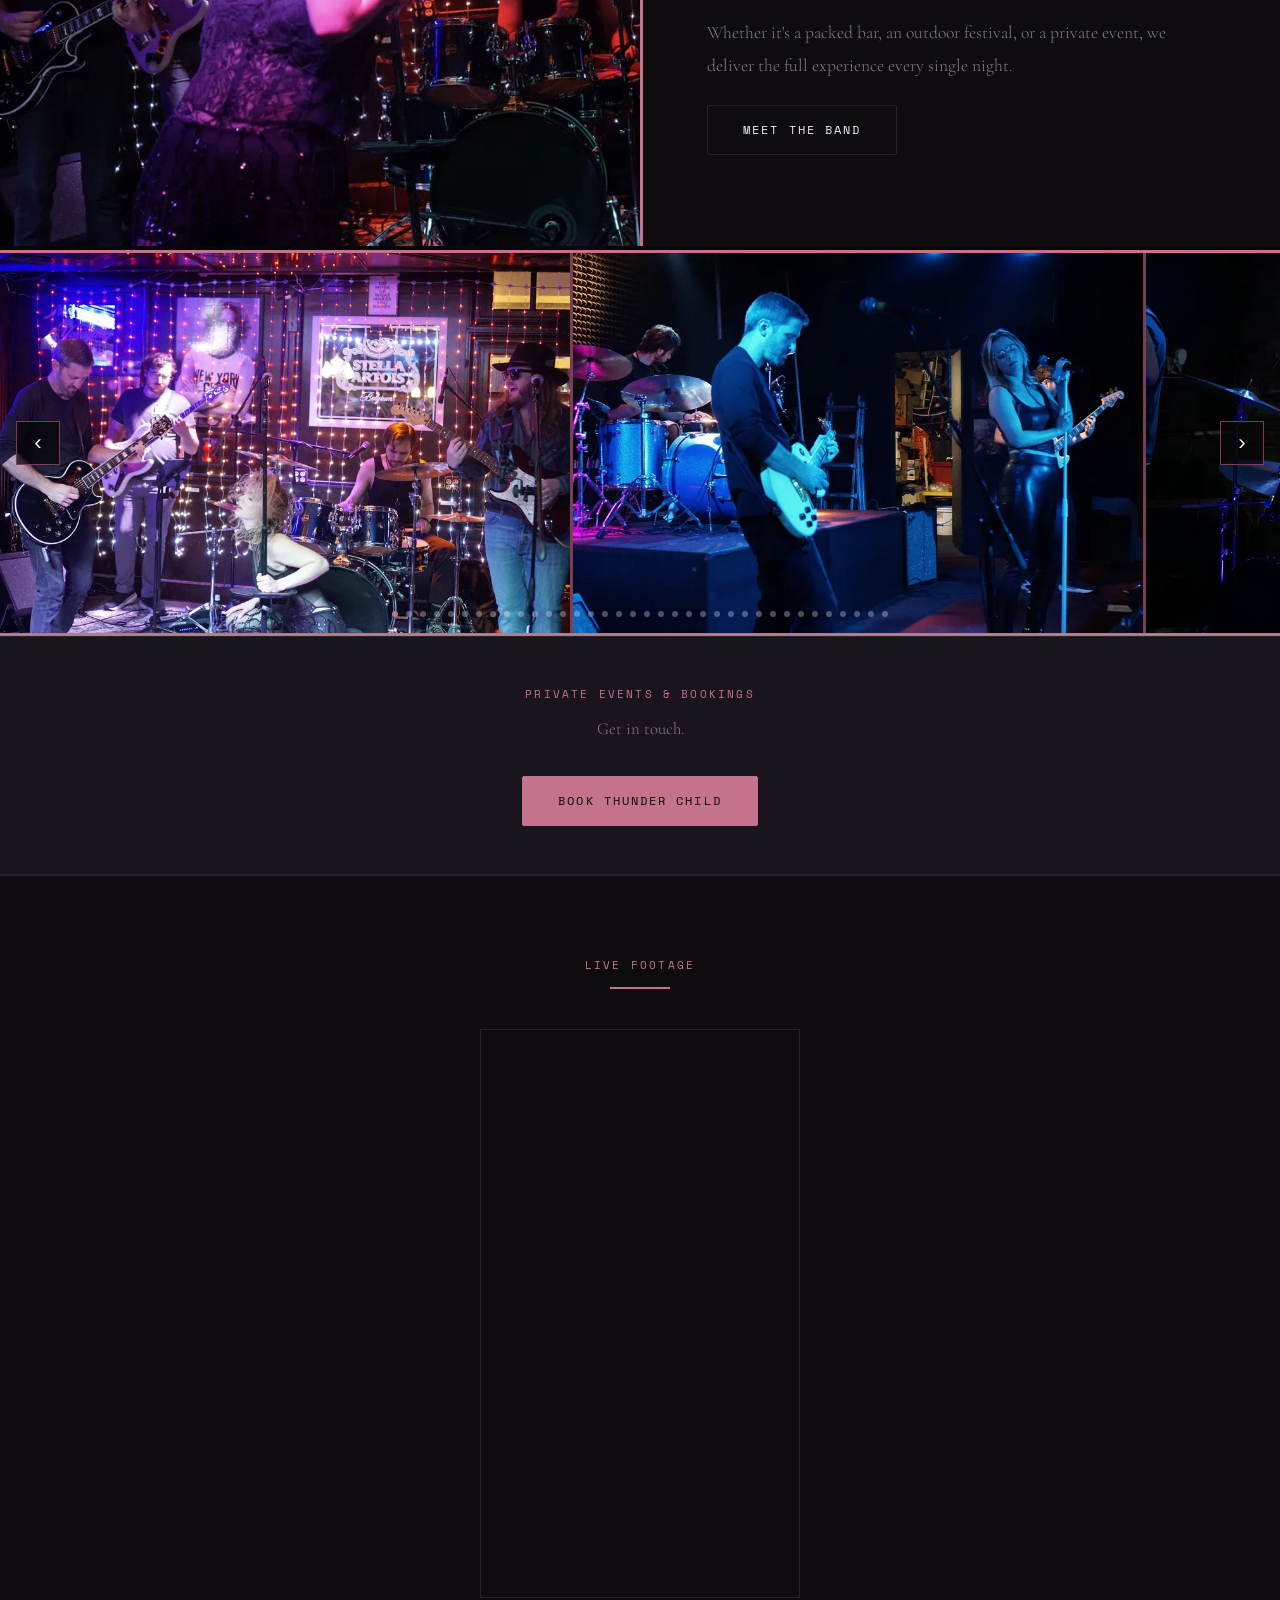
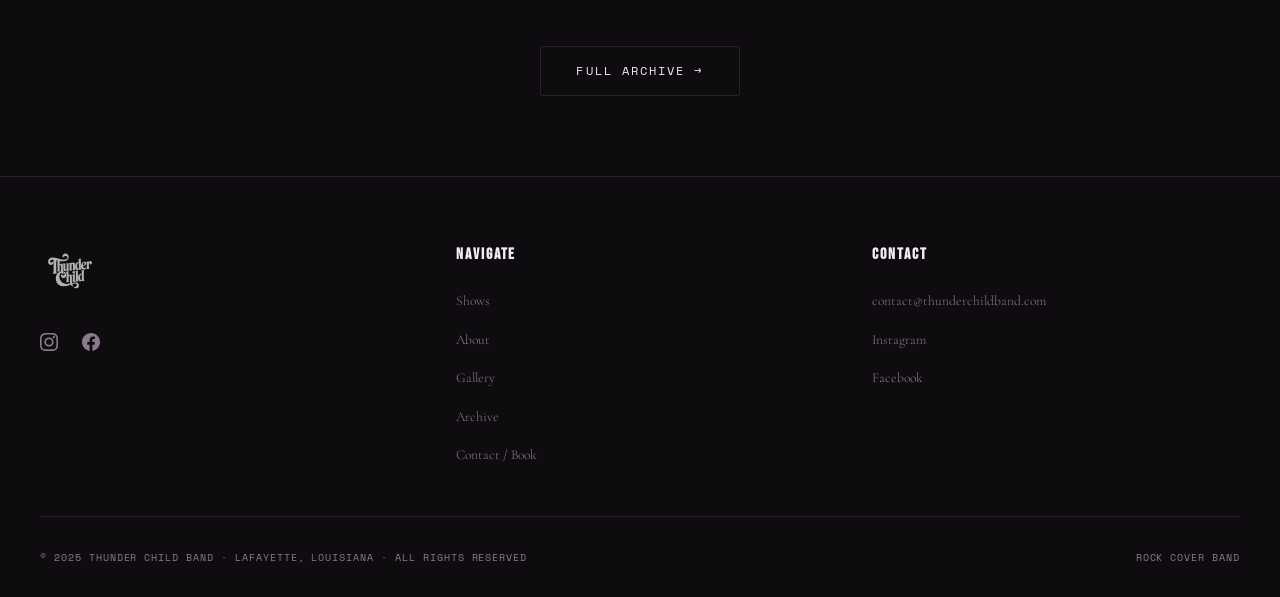
==== commit b295097f: "Update index.html" ====
--- a/index.html
+++ b/index.html
@@ -14,6 +14,7 @@
     .photo-carousel {
       position: relative;
       overflow: hidden;
+      overflow: clip;   /* clip can never be scrolled, so the photo strip can't get nudged sideways */
       background: var(--black);
       margin-top: 4px;
       border-top: 3px solid var(--gold);
@@ -28,9 +29,7 @@
     .carousel-slide {
       border-right: 3px solid var(--gold-dk);
     }
-    .carousel-slide:last-child {
-      border-right: none;
-    }
+    /* (no special case for the last slide: the loop puts it right next to the first one) */
     .carousel-slide {
       flex-shrink: 0;
     }
@@ -297,7 +296,7 @@
     // ---------------------------------------------------------------
     document.addEventListener('DOMContentLoaded', () => {
       const heroPhotos = [
-        "DSC6445",
+         	"DSC6445",
         "TC_19thHole_111326_189",
         "TC_19thHole_111326_26",
         "TC_19thHole_111326_267",
@@ -324,13 +323,7 @@
         "abifrozn2",
         "DSC2965",
         "TC_19thHole_111326_950",
-        "DSC2927",
-		"TC_rocknbowl_82210",
-		"TC_rocknbowl_8223",
-		"TC_rocknbowl_8225",
-		"TC_rocknbowl_8227",
-		"TC_rocknbowl_8228",
-		"TC_rocknbowl_8229",
+        "DSC2927"
       ];
       heroPhotos.sort(() => Math.random() - 0.5);
 
@@ -367,8 +360,9 @@
     });
 
     // ---------------------------------------------------------------
-    // PHOTO CAROUSEL: only loads photos near the current position,
-    // and doesn't start loading until the carousel is near the screen
+    // PHOTO CAROUSEL: endless loop. Slides that slide off the left are moved to the
+    // back of the line, so there is never an end or a rewind. Only photos near the
+    // current position load, and nothing starts until the carousel is near the screen.
     // ---------------------------------------------------------------
     (function() {
       const photos = [
@@ -400,7 +394,7 @@
         "TC_19thHole_111326_189",
         "TC_19thHole_111326_26",
         "TC_19thHole_111326_267",        
-	    "TC_19thHole_111326_35",
+	      "TC_19thHole_111326_35",
         "TC_19thHole_111326_314",
         "TC_19thHole_111326_491",
         "TC_19thHole_111326_103",
@@ -408,20 +402,12 @@
         "TC_19thHole_111326_778",
         "TC_19thHole_111326_912",
         "TC_19thHole_111326_950",
-		"TC_rocknbowl_82210",
-		"TC_rocknbowl_8223",
-		"TC_rocknbowl_8225",
-		"TC_rocknbowl_8227",
-		"TC_rocknbowl_8228",
-		"TC_rocknbowl_8229"
       ];
 
       const track = document.getElementById('carousel-track');
       const dotsContainer = document.getElementById('carousel-dots');
       const prevBtn = document.getElementById('carousel-prev');
       const nextBtn = document.getElementById('carousel-next');
-
-      let pos = 0;
       const total = photos.length;
 
       // Shuffle photos randomly
@@ -431,36 +417,34 @@
       const slideSize = IS_MOBILE ? 480 : 900;
 
       // Build empty placeholder slides (images load later, on demand)
-      photos.forEach(name => {
+      const slides = photos.map(name => {
         const slide = document.createElement('div');
         slide.className = 'carousel-slide';
         slide.style.width = Math.round(slideHeight * 1.5) + 'px'; // placeholder width
         slide.style.height = slideHeight + 'px';
         slide.dataset.src = 'images/' + name + '-' + slideSize + '.webp';
         track.appendChild(slide);
+        return slide;
       });
 
       // Build dots
-      photos.forEach((_, i) => {
+      const dots = photos.map((_, i) => {
         const dot = document.createElement('button');
         dot.className = 'carousel-dot' + (i === 0 ? ' active' : '');
         dot.setAttribute('aria-label', 'Go to photo ' + (i + 1));
-        dot.addEventListener('click', () => goTo(i));
+        dot.addEventListener('click', () => { goToPhoto(i); restartAuto(); });
         dotsContainer.appendChild(dot);
+        return dot;
       });
 
-      function getOffset(index) {
-        const slides = track.querySelectorAll('.carousel-slide');
-        let offset = 0;
-        for (let i = 0; i < index && i < slides.length; i++) {
-          offset += slides[i].offsetWidth + 3; // 3px border
-        }
-        return offset;
-      }
+      let current = 0;     // which photo is at the left edge
+      let busy = false;    // true while a slide animation is running
+      const wrap = i => ((i % total) + total) % total;
+      const widthOf = el => el.getBoundingClientRect().width;
 
       function loadSlide(i) {
-        const slide = track.children[i];
-        if (!slide || !slide.dataset.src) return;
+        const slide = slides[wrap(i)];
+        if (!slide.dataset.src) return;
         const src = slide.dataset.src;
         delete slide.dataset.src;
         const img = new Image();
@@ -470,33 +454,97 @@
           slide.style.width = 'auto';
           slide.style.height = 'auto';
           slide.appendChild(img);
-          // image now has its real width, so re-measure the position
-          requestAnimationFrame(() => {
-            track.style.transform = 'translateX(-' + getOffset(pos) + 'px)';
-          });
         };
         img.src = src;
       }
-
-      function goTo(index) {
-        pos = Math.min(Math.max(index, 0), total - 1);
-        // buffer: current photo, one behind, and a few ahead
-        for (let i = pos - 1; i <= pos + 4; i++) loadSlide(i);
-        requestAnimationFrame(() => {
-          track.style.transform = 'translateX(-' + getOffset(pos) + 'px)';
-        });
-        document.querySelectorAll('.carousel-dot').forEach((d, i) => {
-          d.classList.toggle('active', i === pos);
-        });
-      }
-
-      prevBtn.addEventListener('click', () => { goTo(pos - 1); restartAuto(); });
-      nextBtn.addEventListener('click', () => { goTo(pos + 1); restartAuto(); });
+      function loadNearby() {
+        for (let i = current - 1; i <= current + 5; i++) loadSlide(i);   // buffer: one behind, a few ahead
+      }
+      function updateDots() {
+        dots.forEach((d, i) => d.classList.toggle('active', i === current));
+      }
+
+      // Run a slide, then call finish() when it is over
+      function animateTo(transform, finish) {
+        let ended = false;
+        const end = () => {
+          if (ended) return;
+          ended = true;
+          track.removeEventListener('transitionend', onEnd);
+          finish();
+        };
+        const onEnd = e => { if (e.target === track && e.propertyName === 'transform') end(); };
+        track.addEventListener('transitionend', onEnd);
+        setTimeout(end, 1000);   // safety net
+        track.style.transform = transform;
+      }
+      function resetTrack() {
+        track.style.transition = 'none';
+        track.style.transform = 'translateX(0)';
+        void track.offsetWidth;
+        track.style.transition = '';
+      }
+
+      // Move k photos forward (k > 0) or backward (k < 0)
+      function slideBy(k, animate) {
+        if (!k || busy) return;
+        busy = true;
+        const n = Math.abs(k);
+        const finish = () => {
+          current = wrap(current + k);
+          updateDots();
+          loadNearby();
+          busy = false;
+        };
+
+        if (k > 0) {
+          let dist = 0;
+          for (let i = 0; i < n; i++) dist += widthOf(track.children[i]);
+          const afterSlide = () => {
+            track.style.transition = 'none';
+            for (let i = 0; i < n; i++) track.appendChild(track.firstElementChild);   // first ones go to the back
+            resetTrack();
+            finish();
+          };
+          if (animate) animateTo('translateX(-' + dist + 'px)', afterSlide);
+          else afterSlide();
+        } else {
+          // bring the last n photos to the front (out of view on the left), then slide them in
+          track.style.transition = 'none';
+          const moved = Array.from(track.children).slice(-n);
+          const frag = document.createDocumentFragment();
+          moved.forEach(el => frag.appendChild(el));
+          track.insertBefore(frag, track.firstChild);
+          if (animate) {
+            let dist = 0;
+            for (let i = 0; i < n; i++) dist += widthOf(track.children[i]);
+            track.style.transform = 'translateX(-' + dist + 'px)';
+            void track.offsetWidth;
+            track.style.transition = '';
+            animateTo('translateX(0)', finish);
+          } else {
+            resetTrack();
+            finish();
+          }
+        }
+      }
+
+      // Dots: take the shortest way around; long jumps just snap
+      function goToPhoto(i) {
+        const delta = wrap(i - current);
+        if (!delta) return;
+        const k = delta <= total / 2 ? delta : delta - total;
+        for (let j = i - 1; j <= i + 5; j++) loadSlide(j);
+        slideBy(k, Math.abs(k) <= 3);
+      }
+
+      prevBtn.addEventListener('click', () => { slideBy(-1, true); restartAuto(); });
+      nextBtn.addEventListener('click', () => { slideBy(1, true); restartAuto(); });
 
       // Auto-advance
       let autoTimer = null;
       function startAuto() {
-        autoTimer = setInterval(() => goTo(pos + 1 >= total ? 0 : pos + 1), 4000);
+        autoTimer = setInterval(() => slideBy(1, true), 4000);
       }
       function restartAuto() {
         if (autoTimer) clearInterval(autoTimer);
@@ -508,7 +556,9 @@
       function startCarousel() {
         if (started) return;
         started = true;
-        goTo(0);
+        track.style.transform = 'translateX(0)';
+        loadNearby();
+        updateDots();
         startAuto();
       }
       if ('IntersectionObserver' in window) {
